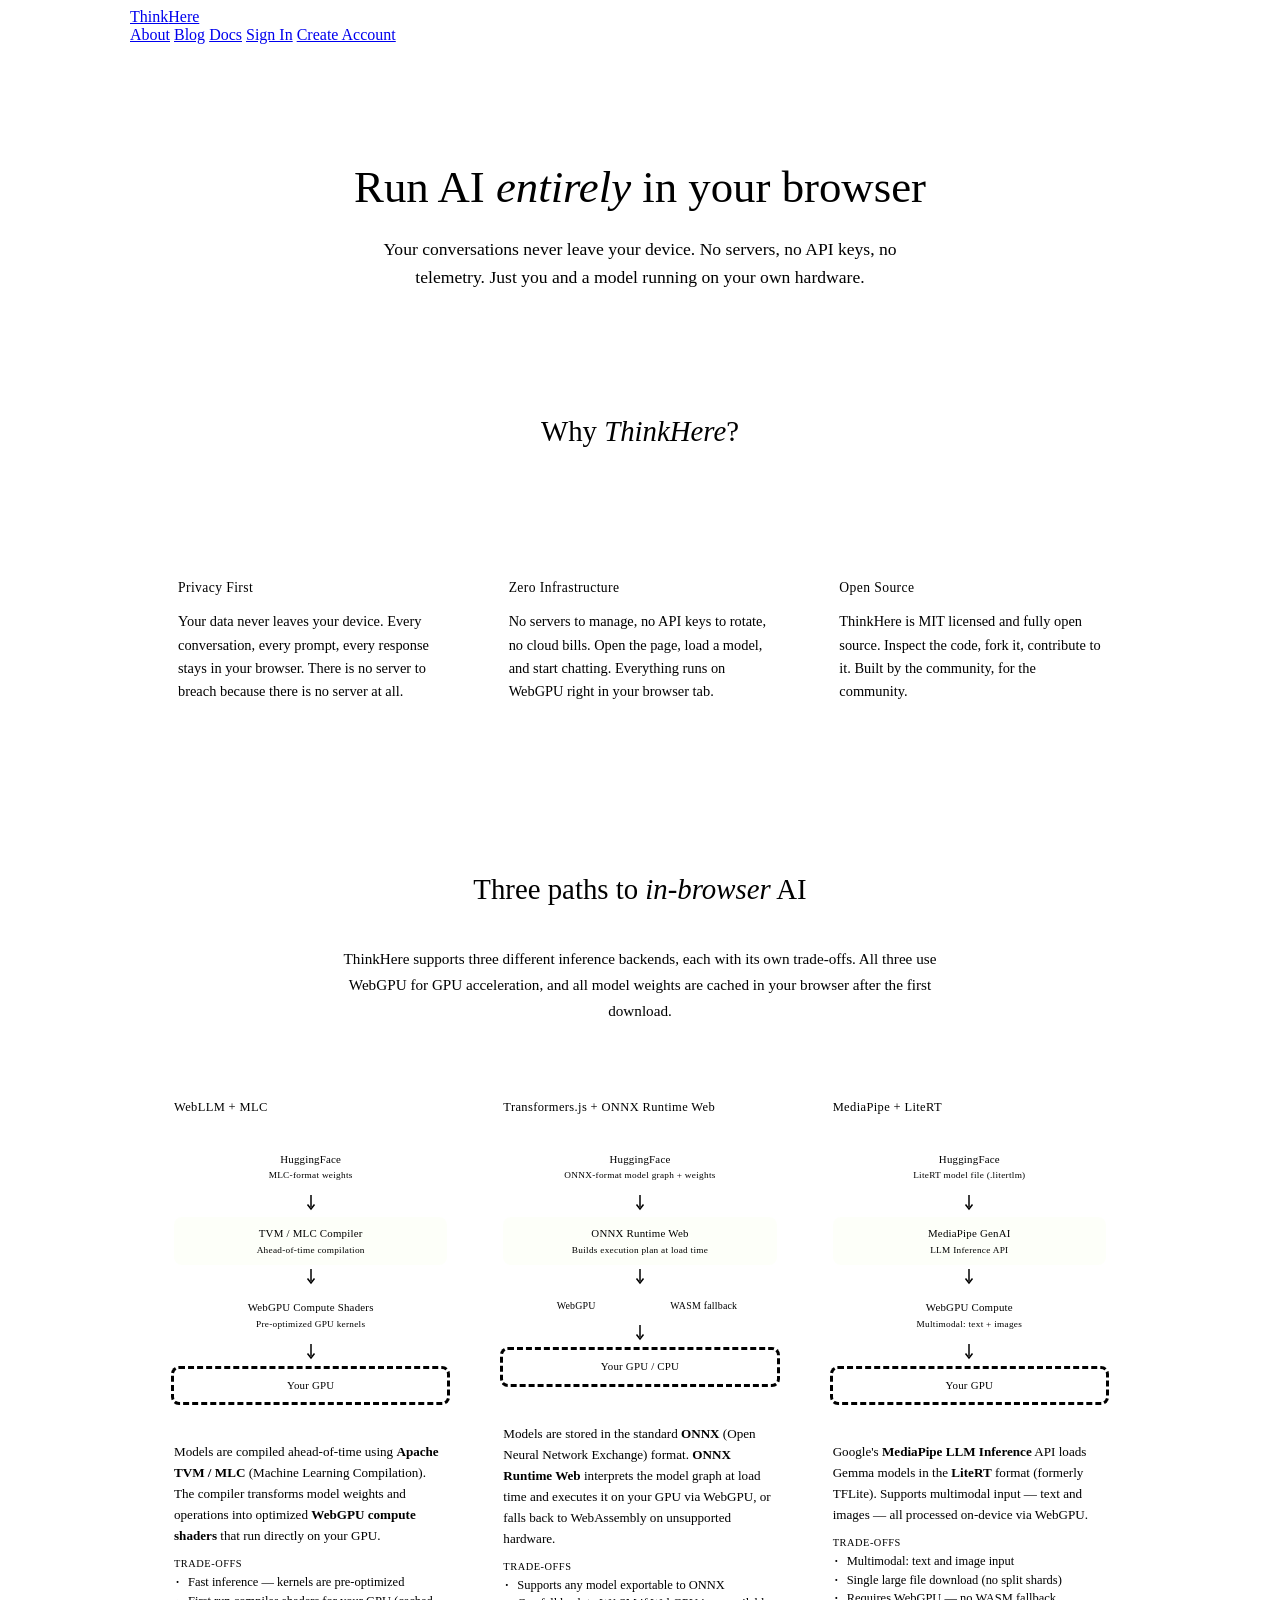
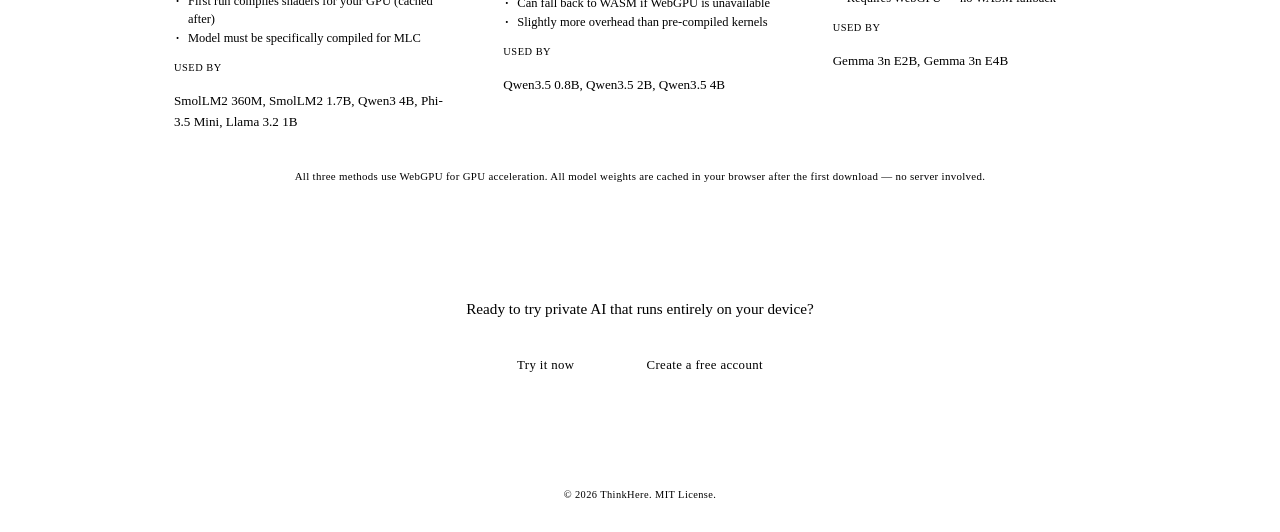
==== about.html @ 7d780d46 "Update about.html" ====
<!DOCTYPE html>
<html lang="en">

<head>
  <meta charset="UTF-8">
  <meta name="viewport" content="width=device-width, initial-scale=1.0">
  <title>About — ThinkHere | Private AI in Your Browser</title>
  <meta name="description" content="ThinkHere runs AI entirely in your browser. No servers, no API keys, no data leaves your device. Learn how it works.">
  <link rel="icon" type="image/svg+xml" href="favicon.svg">
  <link rel="preconnect" href="https://fonts.googleapis.com">
  <link href="https://fonts.googleapis.com/css2?family=DM+Mono:wght@300;400;500&family=Instrument+Serif:ital@0;1&family=DM+Sans:wght@300;400;500;600&display=swap" rel="stylesheet">
  <link rel="stylesheet" href="css/style.css">
  <style>
    /* ── About Page Styles ── */
    .page-wrap {
      max-width: 1020px;
      margin: 0 auto;
      display: flex;
      flex-direction: column;
      min-height: 100dvh;
    }

    .page-content {
      flex: 1;
      padding: 0 24px;
      overflow-y: auto;
    }

    /* Hero */
    .hero {
      text-align: center;
      padding: 80px 0 60px;
    }

    .hero h1 {
      font-family: var(--font-serif);
      font-size: 2.8rem;
      font-weight: 400;
      line-height: 1.2;
      margin-bottom: 20px;
    }

    .hero h1 em {
      color: var(--accent);
      font-style: italic;
    }

    .hero .tagline {
      color: var(--text-dim);
      font-size: 1.1rem;
      max-width: 520px;
      margin: 0 auto;
      line-height: 1.6;
    }

    /* Section titles */
    .section-title {
      font-family: var(--font-serif);
      font-size: 1.8rem;
      font-weight: 400;
      text-align: center;
      margin-bottom: 40px;
    }

    .section-title em {
      color: var(--accent);
      font-style: italic;
    }

    /* Cards */
    .cards-section {
      padding: 40px 0 60px;
    }

    .cards-grid {
      display: grid;
      grid-template-columns: repeat(3, 1fr);
      gap: 20px;
    }

    .card {
      background: var(--surface);
      border: 1px solid var(--border);
      border-radius: var(--radius);
      padding: 32px 24px;
      transition: border-color 0.2s ease;
    }

    .card:hover {
      border-color: var(--accent-dim);
    }

    .card-icon {
      width: 40px;
      height: 40px;
      border-radius: 10px;
      background: var(--accent-glow);
      border: 1px solid var(--border);
      display: flex;
      align-items: center;
      justify-content: center;
      font-size: 1.2rem;
      margin-bottom: 20px;
    }

    .card h3 {
      font-family: var(--font-mono);
      font-size: 0.85rem;
      font-weight: 500;
      letter-spacing: 0.03em;
      color: var(--accent);
      margin-bottom: 12px;
    }

    .card p {
      color: var(--text-dim);
      font-size: 0.9rem;
      line-height: 1.6;
    }

    /* How It Works / Architecture */
    .how-section {
      padding: 40px 0 60px;
    }

    .how-description {
      color: var(--text-dim);
      font-size: 0.95rem;
      line-height: 1.7;
      text-align: center;
      max-width: 600px;
      margin: 0 auto 40px;
    }

    .arch-columns {
      display: grid;
      grid-template-columns: 1fr 1fr 1fr;
      gap: 16px;
    }

    .arch-card {
      background: var(--surface);
      border: 1px solid var(--border);
      border-radius: var(--radius);
      padding: 20px;
    }

    .arch-card h4 {
      font-family: var(--font-mono);
      font-size: 0.78rem;
      font-weight: 500;
      color: var(--accent);
      margin-bottom: 12px;
      letter-spacing: 0.03em;
    }

    .arch-card p {
      font-size: 0.82rem;
      color: var(--text-dim);
      line-height: 1.6;
      text-align: left;
      margin-bottom: 12px;
    }

    .arch-card p:last-child {
      margin-bottom: 0;
    }

    .arch-card .arch-label {
      font-family: var(--font-mono);
      font-size: 0.65rem;
      color: var(--text-faint);
      letter-spacing: 0.05em;
      text-transform: uppercase;
      margin-bottom: 4px;
    }

    .arch-card ul {
      list-style: none;
      padding: 0;
      margin: 0 0 12px;
    }

    .arch-card li {
      font-size: 0.78rem;
      color: var(--text-dim);
      line-height: 1.5;
      padding-left: 14px;
      position: relative;
    }

    .arch-card li::before {
      content: '·';
      position: absolute;
      left: 2px;
      color: var(--text-faint);
      font-weight: bold;
    }

    .arch-flow {
      display: flex;
      flex-direction: column;
      align-items: center;
      margin-bottom: 20px;
      padding: 16px 12px;
      background: var(--bg);
      border-radius: 10px;
      border: 1px solid var(--border);
    }

    .arch-flow-step {
      width: 100%;
      background: var(--surface-2, var(--surface));
      border: 1px solid var(--border);
      border-radius: 8px;
      padding: 9px 12px;
      text-align: center;
      font-family: var(--font-mono);
      font-size: 0.68rem;
      font-weight: 400;
      color: var(--text-dim);
      letter-spacing: 0.02em;
      line-height: 1.4;
    }

    .arch-flow-step .step-sub {
      display: block;
      font-size: 0.58rem;
      color: var(--text-faint);
      font-weight: 300;
      margin-top: 2px;
      letter-spacing: 0.03em;
    }

    .arch-flow-step.highlight {
      border-color: var(--accent-dim);
      background: rgba(196, 240, 110, 0.04);
      color: var(--accent);
    }

    .arch-flow-step.highlight .step-sub {
      color: var(--accent-dim);
    }

    .arch-flow-step.step-end {
      background: transparent;
      border-style: dashed;
      color: var(--text-faint);
    }

    .arch-flow-step.step-fork {
      display: flex;
      justify-content: center;
      gap: 6px;
      background: transparent;
      border: none;
      padding: 0;
    }

    .arch-flow-step.step-fork .fork-option {
      flex: 1;
      background: var(--surface-2, var(--surface));
      border: 1px solid var(--border);
      border-radius: 8px;
      padding: 8px 6px;
      font-family: var(--font-mono);
      font-size: 0.62rem;
      color: var(--text-dim);
      text-align: center;
    }

    .arch-flow-step.step-fork .fork-primary {
      border-color: var(--accent-dim);
      color: var(--accent-dim);
    }

    .arch-flow-arrow {
      display: flex;
      align-items: center;
      justify-content: center;
      padding: 4px 0;
      color: var(--border);
    }

    .arch-flow-arrow svg {
      width: 12px;
      height: 18px;
    }

    .arch-shared {
      margin-top: 16px;
      text-align: center;
      font-family: var(--font-mono);
      font-size: 0.68rem;
      color: var(--text-faint);
      letter-spacing: 0.03em;
      line-height: 1.6;
    }

    /* CTA */
    .cta-section {
      text-align: center;
      padding: 40px 0 80px;
    }

    .cta-section p {
      color: var(--text-dim);
      font-size: 0.95rem;
      margin-bottom: 28px;
    }

    .cta-buttons {
      display: flex;
      gap: 16px;
      justify-content: center;
      flex-wrap: wrap;
    }

    .btn-primary {
      display: inline-block;
      font-family: var(--font-mono);
      font-size: 0.8rem;
      font-weight: 500;
      letter-spacing: 0.03em;
      text-decoration: none;
      padding: 12px 28px;
      border-radius: 100px;
      color: var(--bg);
      background: var(--accent);
      border: 1px solid var(--accent);
      transition: all 0.2s ease;
      cursor: pointer;
    }

    .btn-primary:hover {
      background: #d4ff7e;
    }

    .btn-secondary {
      display: inline-block;
      font-family: var(--font-mono);
      font-size: 0.8rem;
      font-weight: 500;
      letter-spacing: 0.03em;
      text-decoration: none;
      padding: 12px 28px;
      border-radius: 100px;
      color: var(--accent);
      background: transparent;
      border: 1px solid var(--accent-dim);
      transition: all 0.2s ease;
      cursor: pointer;
    }

    .btn-secondary:hover {
      border-color: var(--accent);
      background: var(--accent-glow);
    }

    /* Footer */
    .page-footer {
      padding: 24px;
      border-top: 1px solid var(--border);
      text-align: center;
      font-family: var(--font-mono);
      font-size: 0.65rem;
      color: var(--text-faint);
      letter-spacing: 0.04em;
    }

    /* Responsive */
    @media (max-width: 900px) {
      .arch-columns {
        grid-template-columns: 1fr 1fr;
      }
    }

    @media (max-width: 680px) {
      .hero h1 {
        font-size: 2rem;
      }

      .cards-grid {
        grid-template-columns: 1fr;
      }

      .arch-columns {
        grid-template-columns: 1fr;
      }
    }
  </style>
</head>

<body>

  <div class="page-wrap">
    <header>
      <a class="logo" href="/">Think<span>Here</span></a>
      <div class="header-right">
        <a class="header-nav" href="about.html">About</a>
        <a class="header-nav" href="blog.html">Blog</a>
        <a class="header-nav" href="docs.html">Docs</a>
        <a class="auth-btn sign-in" href="#" onclick="signIn(); return false;">Sign In</a>
        <a class="auth-btn create-account" href="#" onclick="signUp(); return false;">Create Account</a>
      </div>
    </header>

    <div class="page-content">

      <!-- Hero -->
      <section class="hero">
        <h1>Run AI <em>entirely</em> in your browser</h1>
        <p class="tagline">Your conversations never leave your device. No servers, no API keys, no telemetry. Just you and a model running on your own hardware.</p>
      </section>

      <!-- Why ThinkHere? -->
      <section class="cards-section">
        <h2 class="section-title">Why <em>ThinkHere</em>?</h2>
        <div class="cards-grid">
          <div class="card">
            <div class="card-icon">
              <svg width="20" height="20" viewBox="0 0 24 24" fill="none" stroke="var(--accent)" stroke-width="2" stroke-linecap="round" stroke-linejoin="round"><rect x="3" y="11" width="18" height="11" rx="2" ry="2"/><path d="M7 11V7a5 5 0 0110 0v4"/></svg>
            </div>
            <h3>Privacy First</h3>
            <p>Your data never leaves your device. Every conversation, every prompt, every response stays in your browser. There is no server to breach because there is no server at all.</p>
          </div>
          <div class="card">
            <div class="card-icon">
              <svg width="20" height="20" viewBox="0 0 24 24" fill="none" stroke="var(--accent)" stroke-width="2" stroke-linecap="round" stroke-linejoin="round"><path d="M22 12h-4l-3 9L9 3l-3 9H2"/></svg>
            </div>
            <h3>Zero Infrastructure</h3>
            <p>No servers to manage, no API keys to rotate, no cloud bills. Open the page, load a model, and start chatting. Everything runs on WebGPU right in your browser tab.</p>
          </div>
          <div class="card">
            <div class="card-icon">
              <svg width="20" height="20" viewBox="0 0 24 24" fill="none" stroke="var(--accent)" stroke-width="2" stroke-linecap="round" stroke-linejoin="round"><path d="M12 2L2 7l10 5 10-5-10-5z"/><path d="M2 17l10 5 10-5"/><path d="M2 12l10 5 10-5"/></svg>
            </div>
            <h3>Open Source</h3>
            <p>ThinkHere is MIT licensed and fully open source. Inspect the code, fork it, contribute to it. Built by the community, for the community.</p>
          </div>
        </div>
      </section>

      <!-- How It Works — Three Architectures -->
      <section class="how-section">
        <h2 class="section-title">Three paths to <em>in-browser</em> AI</h2>
        <p class="how-description">ThinkHere supports three different inference backends, each with its own trade-offs. All three use WebGPU for GPU acceleration, and all model weights are cached in your browser after the first download.</p>

        <div class="arch-columns">
          <div class="arch-card">
            <h4>WebLLM + MLC</h4>
            <div class="arch-flow">
              <div class="arch-flow-step">HuggingFace<span class="step-sub">MLC-format weights</span></div>
              <div class="arch-flow-arrow"><svg viewBox="0 0 12 18"><line x1="6" y1="0" x2="6" y2="12" stroke="currentColor" stroke-width="1.5"/><polyline points="2.5,9.5 6,14 9.5,9.5" fill="none" stroke="currentColor" stroke-width="1.5"/></svg></div>
              <div class="arch-flow-step highlight">TVM / MLC Compiler<span class="step-sub">Ahead-of-time compilation</span></div>
              <div class="arch-flow-arrow"><svg viewBox="0 0 12 18"><line x1="6" y1="0" x2="6" y2="12" stroke="currentColor" stroke-width="1.5"/><polyline points="2.5,9.5 6,14 9.5,9.5" fill="none" stroke="currentColor" stroke-width="1.5"/></svg></div>
              <div class="arch-flow-step">WebGPU Compute Shaders<span class="step-sub">Pre-optimized GPU kernels</span></div>
              <div class="arch-flow-arrow"><svg viewBox="0 0 12 18"><line x1="6" y1="0" x2="6" y2="12" stroke="currentColor" stroke-width="1.5"/><polyline points="2.5,9.5 6,14 9.5,9.5" fill="none" stroke="currentColor" stroke-width="1.5"/></svg></div>
              <div class="arch-flow-step step-end">Your GPU</div>
            </div>
            <p>Models are compiled ahead-of-time using <strong>Apache TVM / MLC</strong> (Machine Learning Compilation). The compiler transforms model weights and operations into optimized <strong>WebGPU compute shaders</strong> that run directly on your GPU.</p>
            <div class="arch-label">Trade-offs</div>
            <ul>
              <li>Fast inference — kernels are pre-optimized</li>
              <li>First run compiles shaders for your GPU (cached after)</li>
              <li>Model must be specifically compiled for MLC</li>
            </ul>
            <p class="arch-label">Used by</p>
            <p>SmolLM2 360M, SmolLM2 1.7B, Qwen3 4B, Phi-3.5 Mini, Llama 3.2 1B</p>
          </div>
          <div class="arch-card">
            <h4>Transformers.js + ONNX Runtime Web</h4>
            <div class="arch-flow">
              <div class="arch-flow-step">HuggingFace<span class="step-sub">ONNX-format model graph + weights</span></div>
              <div class="arch-flow-arrow"><svg viewBox="0 0 12 18"><line x1="6" y1="0" x2="6" y2="12" stroke="currentColor" stroke-width="1.5"/><polyline points="2.5,9.5 6,14 9.5,9.5" fill="none" stroke="currentColor" stroke-width="1.5"/></svg></div>
              <div class="arch-flow-step highlight">ONNX Runtime Web<span class="step-sub">Builds execution plan at load time</span></div>
              <div class="arch-flow-arrow"><svg viewBox="0 0 12 18"><line x1="6" y1="0" x2="6" y2="12" stroke="currentColor" stroke-width="1.5"/><polyline points="2.5,9.5 6,14 9.5,9.5" fill="none" stroke="currentColor" stroke-width="1.5"/></svg></div>
              <div class="arch-flow-step step-fork">
                <div class="fork-option fork-primary">WebGPU</div>
                <div class="fork-option">WASM fallback</div>
              </div>
              <div class="arch-flow-arrow"><svg viewBox="0 0 12 18"><line x1="6" y1="0" x2="6" y2="12" stroke="currentColor" stroke-width="1.5"/><polyline points="2.5,9.5 6,14 9.5,9.5" fill="none" stroke="currentColor" stroke-width="1.5"/></svg></div>
              <div class="arch-flow-step step-end">Your GPU / CPU</div>
            </div>
            <p>Models are stored in the standard <strong>ONNX</strong> (Open Neural Network Exchange) format. <strong>ONNX Runtime Web</strong> interprets the model graph at load time and executes it on your GPU via WebGPU, or falls back to WebAssembly on unsupported hardware.</p>
            <div class="arch-label">Trade-offs</div>
            <ul>
              <li>Supports any model exportable to ONNX</li>
              <li>Can fall back to WASM if WebGPU is unavailable</li>
              <li>Slightly more overhead than pre-compiled kernels</li>
            </ul>
            <p class="arch-label">Used by</p>
            <p>Qwen3.5 0.8B, Qwen3.5 2B, Qwen3.5 4B</p>
          </div>
          <div class="arch-card">
            <h4>MediaPipe + LiteRT</h4>
            <div class="arch-flow">
              <div class="arch-flow-step">HuggingFace<span class="step-sub">LiteRT model file (.litertlm)</span></div>
              <div class="arch-flow-arrow"><svg viewBox="0 0 12 18"><line x1="6" y1="0" x2="6" y2="12" stroke="currentColor" stroke-width="1.5"/><polyline points="2.5,9.5 6,14 9.5,9.5" fill="none" stroke="currentColor" stroke-width="1.5"/></svg></div>
              <div class="arch-flow-step highlight">MediaPipe GenAI<span class="step-sub">LLM Inference API</span></div>
              <div class="arch-flow-arrow"><svg viewBox="0 0 12 18"><line x1="6" y1="0" x2="6" y2="12" stroke="currentColor" stroke-width="1.5"/><polyline points="2.5,9.5 6,14 9.5,9.5" fill="none" stroke="currentColor" stroke-width="1.5"/></svg></div>
              <div class="arch-flow-step">WebGPU Compute<span class="step-sub">Multimodal: text + images</span></div>
              <div class="arch-flow-arrow"><svg viewBox="0 0 12 18"><line x1="6" y1="0" x2="6" y2="12" stroke="currentColor" stroke-width="1.5"/><polyline points="2.5,9.5 6,14 9.5,9.5" fill="none" stroke="currentColor" stroke-width="1.5"/></svg></div>
              <div class="arch-flow-step step-end">Your GPU</div>
            </div>
            <p>Google's <strong>MediaPipe LLM Inference</strong> API loads Gemma models in the <strong>LiteRT</strong> format (formerly TFLite). Supports multimodal input — text and images — all processed on-device via WebGPU.</p>
            <div class="arch-label">Trade-offs</div>
            <ul>
              <li>Multimodal: text and image input</li>
              <li>Single large file download (no split shards)</li>
              <li>Requires WebGPU — no WASM fallback</li>
            </ul>
            <p class="arch-label">Used by</p>
            <p>Gemma 3n E2B, Gemma 3n E4B</p>
          </div>
        </div>
        <div class="arch-shared">All three methods use WebGPU for GPU acceleration. All model weights are cached in your browser after the first download — no server involved.</div>
      </section>

      <!-- CTA -->
      <section class="cta-section">
        <p>Ready to try private AI that runs entirely on your device?</p>
        <div class="cta-buttons">
          <a class="btn-primary" href="index.html">Try it now</a>
          <a class="btn-secondary" href="#" onclick="signUp(); return false;">Create a free account</a>
        </div>
      </section>

    </div>

    <footer class="page-footer">
      &copy; 2026 ThinkHere. MIT License.
    </footer>
  </div>

  <script type="module" src="js/auth.js"></script>
</body>

</html>
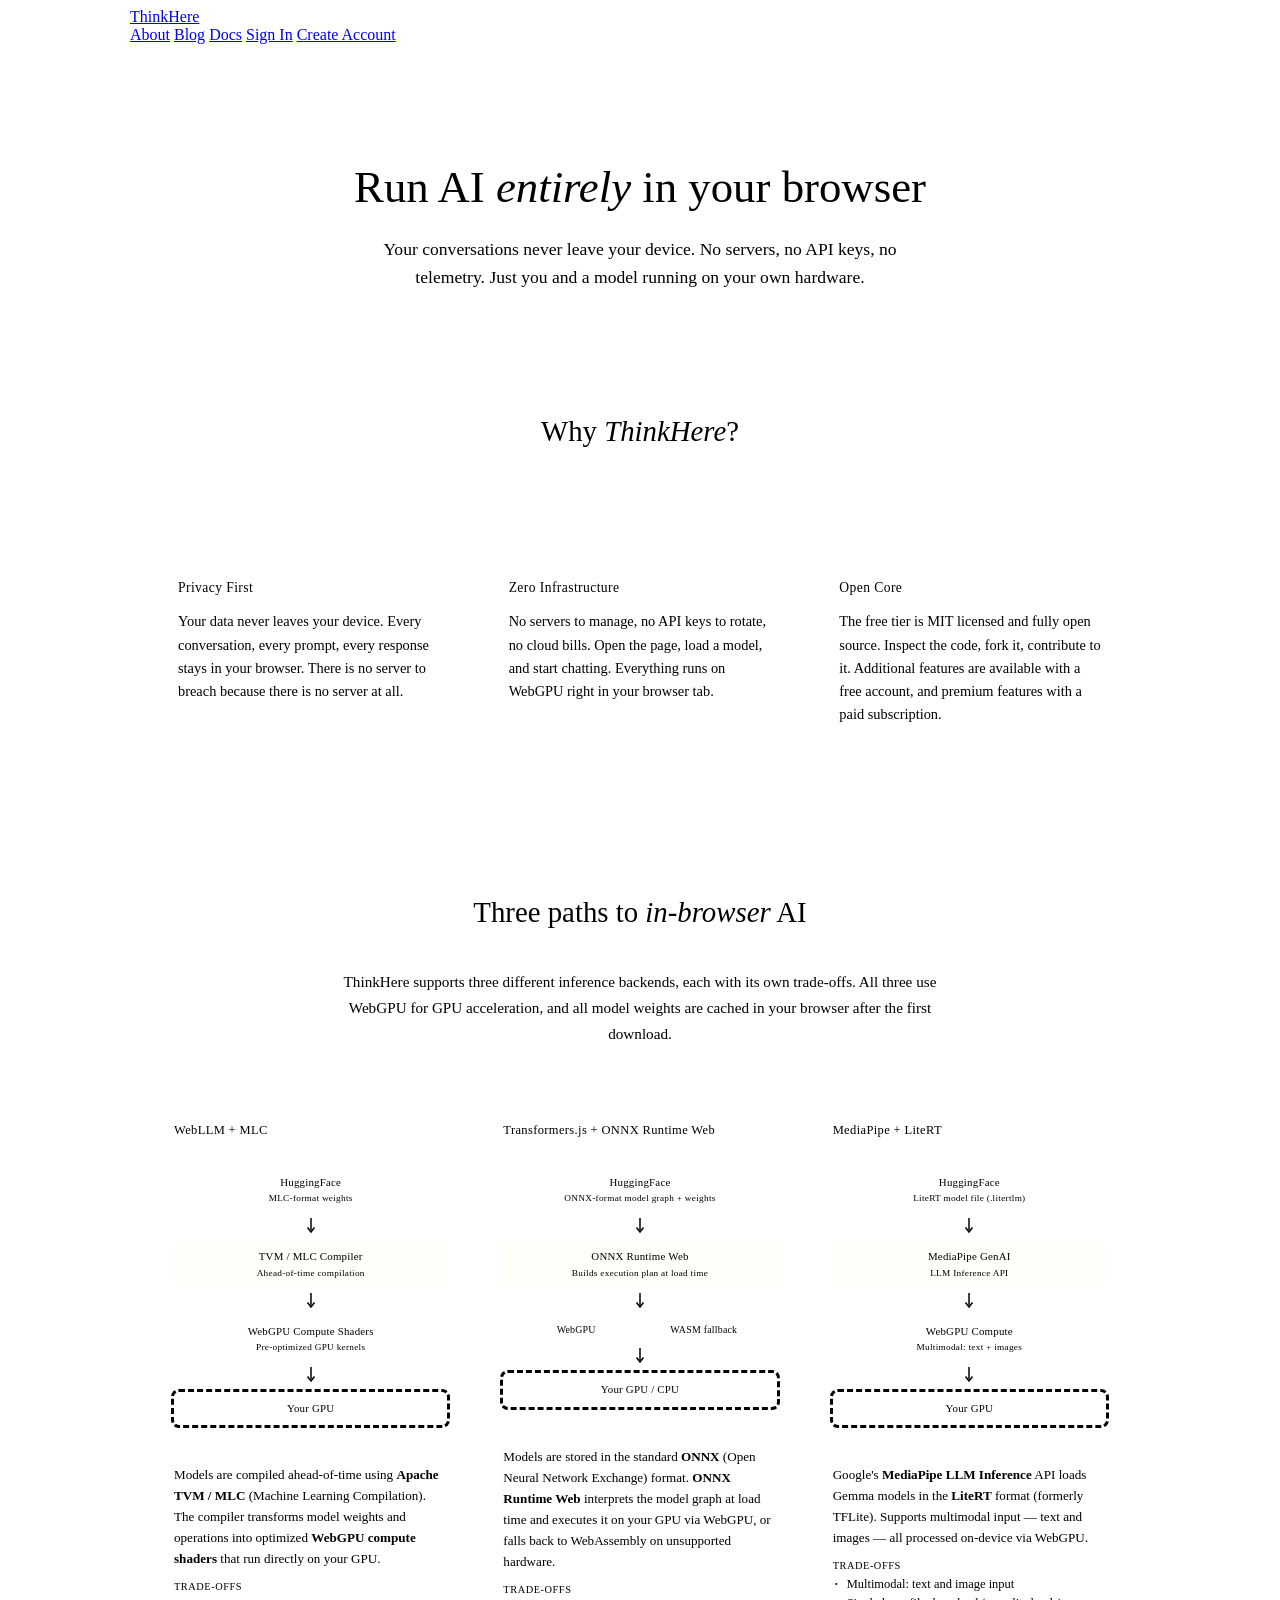
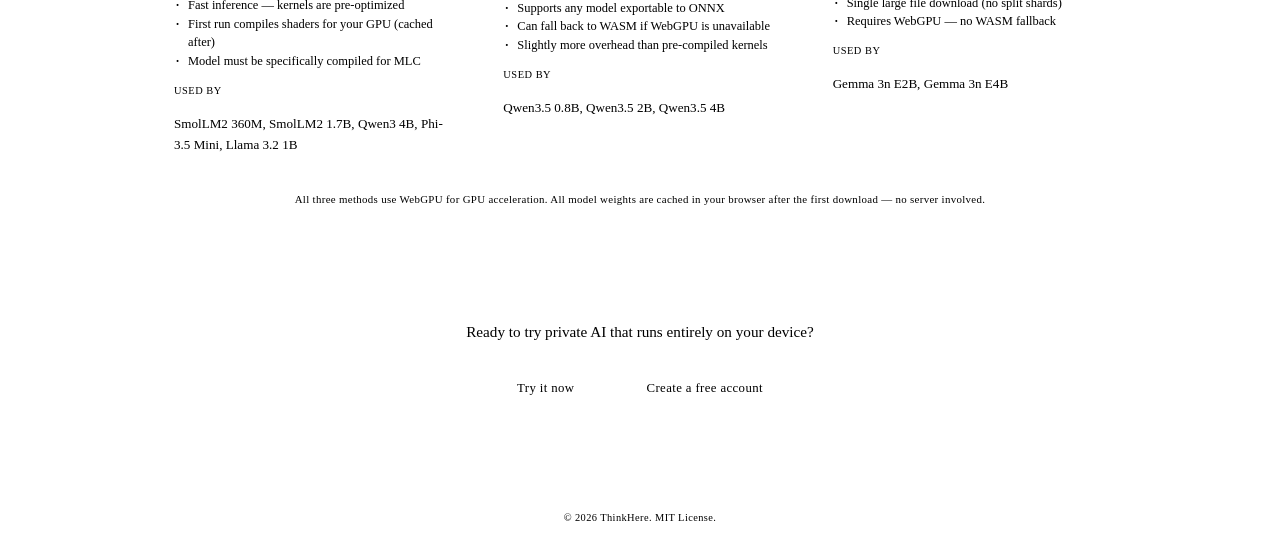
==== commit 1c341c0f: "Update about.html" ====
--- a/about.html
+++ b/about.html
@@ -435,8 +435,8 @@
             <div class="card-icon">
               <svg width="20" height="20" viewBox="0 0 24 24" fill="none" stroke="var(--accent)" stroke-width="2" stroke-linecap="round" stroke-linejoin="round"><path d="M12 2L2 7l10 5 10-5-10-5z"/><path d="M2 17l10 5 10-5"/><path d="M2 12l10 5 10-5"/></svg>
             </div>
-            <h3>Open Source</h3>
-            <p>ThinkHere is MIT licensed and fully open source. Inspect the code, fork it, contribute to it. Built by the community, for the community.</p>
+            <h3>Open Core</h3>
+            <p>The free tier is MIT licensed and fully open source. Inspect the code, fork it, contribute to it. Additional features are available with a free account, and premium features with a paid subscription.</p>
           </div>
         </div>
       </section>
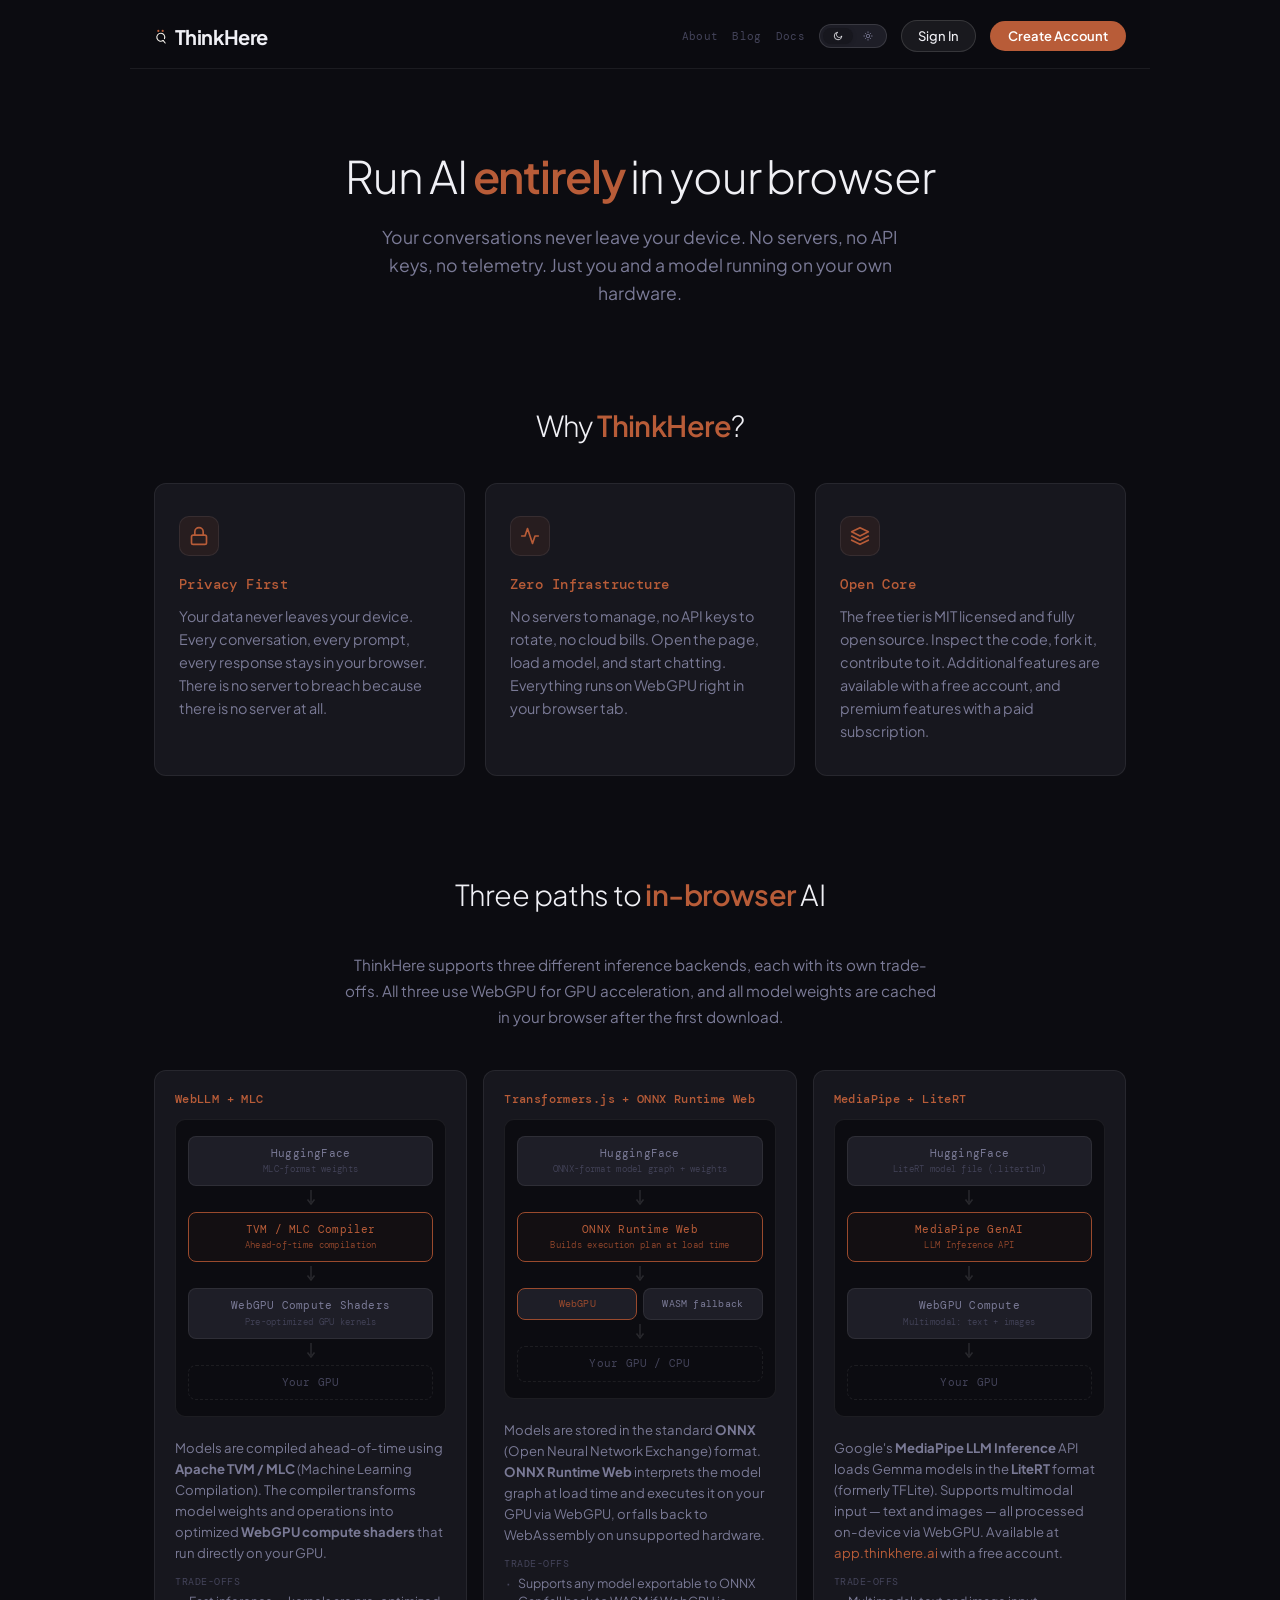
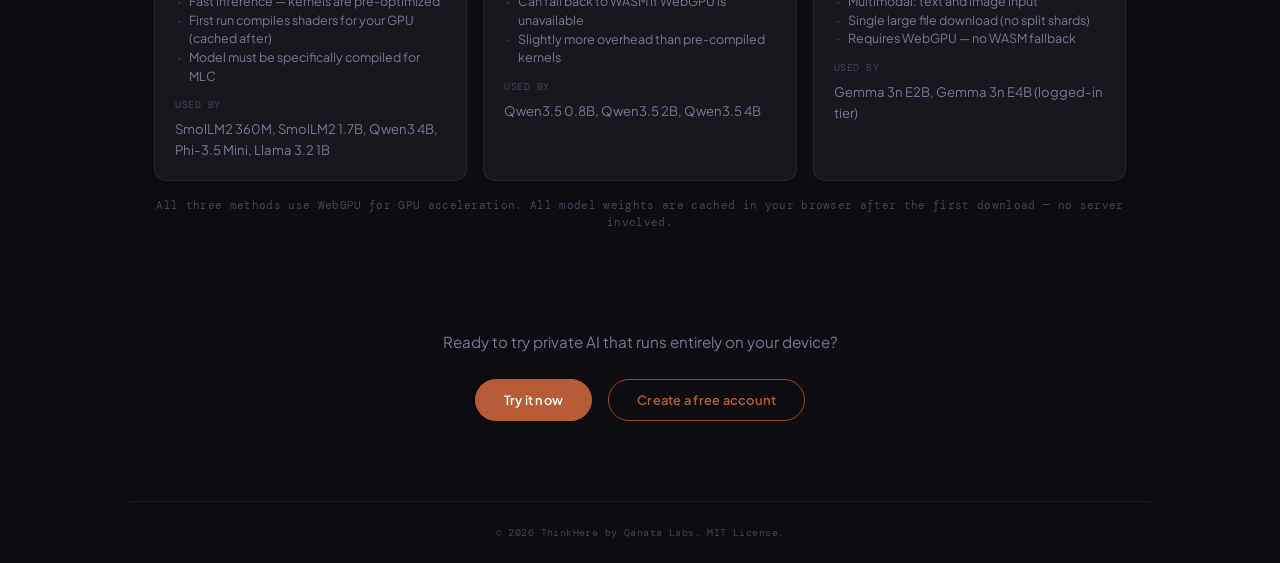
==== commit 0fff206c: "pivot: swap Gemma 3n/MediaPipe for SmolLM2 1.7B/WebLLM - Rewrite js/app.js: replace MediaPipe with W" ====
--- a/about.html
+++ b/about.html
@@ -1,14 +1,17 @@
 <!DOCTYPE html>
-<html lang="en">
+<html lang="en" data-theme="dark">
 
 <head>
   <meta charset="UTF-8">
   <meta name="viewport" content="width=device-width, initial-scale=1.0">
   <title>About — ThinkHere | Private AI in Your Browser</title>
-  <meta name="description" content="ThinkHere runs AI entirely in your browser. No servers, no API keys, no data leaves your device. Learn how it works.">
+  <meta name="description"
+    content="ThinkHere runs AI entirely in your browser. No servers, no API keys, no data leaves your device. Learn how it works.">
   <link rel="icon" type="image/svg+xml" href="favicon.svg">
   <link rel="preconnect" href="https://fonts.googleapis.com">
-  <link href="https://fonts.googleapis.com/css2?family=DM+Mono:wght@300;400;500&family=Instrument+Serif:ital@0;1&family=DM+Sans:wght@300;400;500;600&display=swap" rel="stylesheet">
+  <link
+    href="https://fonts.googleapis.com/css2?family=Plus+Jakarta+Sans:ital,wght@0,300;0,400;0,500;0,600;0,700;1,400&family=DM+Mono:wght@300;400;500&display=swap"
+    rel="stylesheet">
   <link rel="stylesheet" href="css/style.css">
   <style>
     /* ── About Page Styles ── */
@@ -20,6 +23,49 @@
       min-height: 100dvh;
     }
 
+    /* Top nav for content pages */
+    .page-header {
+      padding: 20px 24px 16px;
+      border-bottom: 1px solid var(--border);
+      display: flex;
+      align-items: center;
+      justify-content: space-between;
+      flex-shrink: 0;
+      background: var(--topbar-bg);
+      backdrop-filter: blur(12px);
+    }
+
+    .page-header-logo {
+      font-family: var(--font-sans);
+      font-weight: 700;
+      font-size: 1.25rem;
+      letter-spacing: -0.03em;
+      color: var(--text);
+      text-decoration: none;
+      display: flex;
+      align-items: center;
+      gap: 8px;
+    }
+
+    .page-header-right {
+      display: flex;
+      align-items: center;
+      gap: 14px;
+    }
+
+    .page-nav {
+      font-family: var(--font-mono);
+      font-size: 0.7rem;
+      color: var(--text-dim);
+      text-decoration: none;
+      letter-spacing: 0.03em;
+      transition: color 0.2s ease;
+    }
+
+    .page-nav:hover {
+      color: var(--accent);
+    }
+
     .page-content {
       flex: 1;
       padding: 0 24px;
@@ -33,20 +79,23 @@
     }
 
     .hero h1 {
-      font-family: var(--font-serif);
+      font-family: var(--font-sans);
       font-size: 2.8rem;
-      font-weight: 400;
+      font-weight: 300;
       line-height: 1.2;
       margin-bottom: 20px;
+      letter-spacing: -0.025em;
+      color: var(--hero-h);
     }
 
     .hero h1 em {
-      color: var(--accent);
-      font-style: italic;
+      color: var(--hero-em);
+      font-style: normal;
+      font-weight: 600;
     }
 
     .hero .tagline {
-      color: var(--text-dim);
+      color: var(--text-muted);
       font-size: 1.1rem;
       max-width: 520px;
       margin: 0 auto;
@@ -55,16 +104,19 @@
 
     /* Section titles */
     .section-title {
-      font-family: var(--font-serif);
+      font-family: var(--font-sans);
       font-size: 1.8rem;
-      font-weight: 400;
+      font-weight: 300;
       text-align: center;
       margin-bottom: 40px;
+      letter-spacing: -0.02em;
+      color: var(--hero-h);
     }
 
     .section-title em {
-      color: var(--accent);
-      font-style: italic;
+      color: var(--hero-em);
+      font-style: normal;
+      font-weight: 600;
     }
 
     /* Cards */
@@ -87,14 +139,14 @@
     }
 
     .card:hover {
-      border-color: var(--accent-dim);
+      border-color: var(--border-md);
     }
 
     .card-icon {
       width: 40px;
       height: 40px;
       border-radius: 10px;
-      background: var(--accent-glow);
+      background: rgba(184, 92, 56, 0.1);
       border: 1px solid var(--border);
       display: flex;
       align-items: center;
@@ -113,7 +165,7 @@
     }
 
     .card p {
-      color: var(--text-dim);
+      color: var(--text-muted);
       font-size: 0.9rem;
       line-height: 1.6;
     }
@@ -124,7 +176,7 @@
     }
 
     .how-description {
-      color: var(--text-dim);
+      color: var(--text-muted);
       font-size: 0.95rem;
       line-height: 1.7;
       text-align: center;
@@ -156,7 +208,7 @@
 
     .arch-card p {
       font-size: 0.82rem;
-      color: var(--text-dim);
+      color: var(--text-muted);
       line-height: 1.6;
       text-align: left;
       margin-bottom: 12px;
@@ -169,7 +221,7 @@
     .arch-card .arch-label {
       font-family: var(--font-mono);
       font-size: 0.65rem;
-      color: var(--text-faint);
+      color: var(--text-dim);
       letter-spacing: 0.05em;
       text-transform: uppercase;
       margin-bottom: 4px;
@@ -183,17 +235,17 @@
 
     .arch-card li {
       font-size: 0.78rem;
-      color: var(--text-dim);
+      color: var(--text-muted);
       line-height: 1.5;
       padding-left: 14px;
       position: relative;
     }
 
     .arch-card li::before {
-      content: '·';
+      content: '\00B7';
       position: absolute;
       left: 2px;
-      color: var(--text-faint);
+      color: var(--text-dim);
       font-weight: bold;
     }
 
@@ -210,7 +262,7 @@
 
     .arch-flow-step {
       width: 100%;
-      background: var(--surface-2, var(--surface));
+      background: var(--surface2);
       border: 1px solid var(--border);
       border-radius: 8px;
       padding: 9px 12px;
@@ -218,7 +270,7 @@
       font-family: var(--font-mono);
       font-size: 0.68rem;
       font-weight: 400;
-      color: var(--text-dim);
+      color: var(--text-muted);
       letter-spacing: 0.02em;
       line-height: 1.4;
     }
@@ -226,7 +278,7 @@
     .arch-flow-step .step-sub {
       display: block;
       font-size: 0.58rem;
-      color: var(--text-faint);
+      color: var(--text-dim);
       font-weight: 300;
       margin-top: 2px;
       letter-spacing: 0.03em;
@@ -234,7 +286,7 @@
 
     .arch-flow-step.highlight {
       border-color: var(--accent-dim);
-      background: rgba(196, 240, 110, 0.04);
+      background: rgba(184, 92, 56, 0.04);
       color: var(--accent);
     }
 
@@ -245,7 +297,7 @@
     .arch-flow-step.step-end {
       background: transparent;
       border-style: dashed;
-      color: var(--text-faint);
+      color: var(--text-dim);
     }
 
     .arch-flow-step.step-fork {
@@ -259,13 +311,13 @@
 
     .arch-flow-step.step-fork .fork-option {
       flex: 1;
-      background: var(--surface-2, var(--surface));
+      background: var(--surface2);
       border: 1px solid var(--border);
       border-radius: 8px;
       padding: 8px 6px;
       font-family: var(--font-mono);
       font-size: 0.62rem;
-      color: var(--text-dim);
+      color: var(--text-muted);
       text-align: center;
     }
 
@@ -279,7 +331,7 @@
       align-items: center;
       justify-content: center;
       padding: 4px 0;
-      color: var(--border);
+      color: var(--border-md);
     }
 
     .arch-flow-arrow svg {
@@ -292,7 +344,7 @@
       text-align: center;
       font-family: var(--font-mono);
       font-size: 0.68rem;
-      color: var(--text-faint);
+      color: var(--text-dim);
       letter-spacing: 0.03em;
       line-height: 1.6;
     }
@@ -304,7 +356,7 @@
     }
 
     .cta-section p {
-      color: var(--text-dim);
+      color: var(--text-muted);
       font-size: 0.95rem;
       margin-bottom: 28px;
     }
@@ -318,14 +370,14 @@
 
     .btn-primary {
       display: inline-block;
-      font-family: var(--font-mono);
+      font-family: var(--font-sans);
       font-size: 0.8rem;
-      font-weight: 500;
-      letter-spacing: 0.03em;
+      font-weight: 600;
+      letter-spacing: 0.02em;
       text-decoration: none;
       padding: 12px 28px;
       border-radius: 100px;
-      color: var(--bg);
+      color: #fff;
       background: var(--accent);
       border: 1px solid var(--accent);
       transition: all 0.2s ease;
@@ -333,15 +385,16 @@
     }
 
     .btn-primary:hover {
-      background: #d4ff7e;
+      background: #d4724e;
+      border-color: #d4724e;
     }
 
     .btn-secondary {
       display: inline-block;
-      font-family: var(--font-mono);
+      font-family: var(--font-sans);
       font-size: 0.8rem;
-      font-weight: 500;
-      letter-spacing: 0.03em;
+      font-weight: 600;
+      letter-spacing: 0.02em;
       text-decoration: none;
       padding: 12px 28px;
       border-radius: 100px;
@@ -364,8 +417,40 @@
       text-align: center;
       font-family: var(--font-mono);
       font-size: 0.65rem;
-      color: var(--text-faint);
+      color: var(--text-dim);
       letter-spacing: 0.04em;
+    }
+
+    /* Theme toggle for content pages */
+    .page-theme-toggle {
+      display: flex;
+      align-items: center;
+      background: var(--surface2);
+      border: 1px solid var(--border-md);
+      border-radius: 20px;
+      padding: 3px;
+    }
+
+    .page-theme-btn {
+      display: flex;
+      align-items: center;
+      gap: 4px;
+      padding: 3px 10px;
+      border-radius: 16px;
+      border: none;
+      background: transparent;
+      color: var(--text-muted);
+      font-family: var(--font-sans);
+      font-size: 11px;
+      font-weight: 500;
+      cursor: pointer;
+      transition: all 0.18s;
+    }
+
+    .page-theme-btn.active {
+      background: var(--surface);
+      color: var(--text);
+      box-shadow: 0 1px 4px var(--shadow);
     }
 
     /* Responsive */
@@ -387,6 +472,14 @@
       .arch-columns {
         grid-template-columns: 1fr;
       }
+
+      .page-header {
+        padding: 16px;
+      }
+
+      .page-header-right {
+        gap: 8px;
+      }
     }
   </style>
 </head>
@@ -394,14 +487,40 @@
 <body>
 
   <div class="page-wrap">
-    <header>
-      <a class="logo" href="/">Think<span>Here</span></a>
-      <div class="header-right">
-        <a class="header-nav" href="about.html">About</a>
-        <a class="header-nav" href="blog.html">Blog</a>
-        <a class="header-nav" href="docs.html">Docs</a>
-        <a class="auth-btn sign-in" href="#" onclick="signIn(); return false;">Sign In</a>
-        <a class="auth-btn create-account" href="#" onclick="signUp(); return false;">Create Account</a>
+    <header class="page-header">
+      <a class="page-header-logo" href="/">
+        <svg width="13" height="15" viewBox="0 0 72 80" fill="none">
+          <circle cx="24" cy="9" r="6" fill="#b85c38" />
+          <circle cx="48" cy="9" r="6" fill="#b85c38" />
+          <path d="M 58,52 A 22,22 0 1 0 50,62" stroke="#f4f1eb" stroke-width="6" fill="none" stroke-linecap="round"
+            class="ql-stroke" />
+          <line x1="50" y1="62" x2="62" y2="76" stroke="#f4f1eb" stroke-width="6" stroke-linecap="round"
+            class="ql-stroke" />
+        </svg>
+        ThinkHere
+      </a>
+      <div class="page-header-right">
+        <a class="page-nav" href="about.html">About</a>
+        <a class="page-nav" href="blog.html">Blog</a>
+        <a class="page-nav" href="docs.html">Docs</a>
+        <div class="page-theme-toggle">
+          <button class="page-theme-btn active" id="btn-dark" onclick="setTheme('dark')">
+            <svg width="10" height="10" viewBox="0 0 24 24" fill="none">
+              <path d="M21 12.79A9 9 0 1111.21 3a7 7 0 109.79 9.79z" stroke="currentColor" stroke-width="2"
+                stroke-linecap="round" />
+            </svg>
+          </button>
+          <button class="page-theme-btn" id="btn-light" onclick="setTheme('light')">
+            <svg width="10" height="10" viewBox="0 0 24 24" fill="none">
+              <circle cx="12" cy="12" r="4" stroke="currentColor" stroke-width="2" />
+              <path
+                d="M12 2v2M12 20v2M2 12h2M20 12h2M5.63 5.63l1.41 1.41M16.96 16.96l1.41 1.41M5.63 18.37l1.41-1.41M16.96 7.04l1.41-1.41"
+                stroke="currentColor" stroke-width="2" stroke-linecap="round" />
+            </svg>
+          </button>
+        </div>
+        <a class="btn-top-ghost" href="#" onclick="signIn(); return false;">Sign In</a>
+        <a class="btn-top-solid" href="https://app.thinkhere.ai/?mode=signup">Create Account</a>
       </div>
     </header>
 
@@ -410,7 +529,8 @@
       <!-- Hero -->
       <section class="hero">
         <h1>Run AI <em>entirely</em> in your browser</h1>
-        <p class="tagline">Your conversations never leave your device. No servers, no API keys, no telemetry. Just you and a model running on your own hardware.</p>
+        <p class="tagline">Your conversations never leave your device. No servers, no API keys, no telemetry. Just you
+          and a model running on your own hardware.</p>
       </section>
 
       <!-- Why ThinkHere? -->
@@ -419,24 +539,39 @@
         <div class="cards-grid">
           <div class="card">
             <div class="card-icon">
-              <svg width="20" height="20" viewBox="0 0 24 24" fill="none" stroke="var(--accent)" stroke-width="2" stroke-linecap="round" stroke-linejoin="round"><rect x="3" y="11" width="18" height="11" rx="2" ry="2"/><path d="M7 11V7a5 5 0 0110 0v4"/></svg>
+              <svg width="20" height="20" viewBox="0 0 24 24" fill="none" stroke="#b85c38" stroke-width="2"
+                stroke-linecap="round" stroke-linejoin="round">
+                <rect x="3" y="11" width="18" height="11" rx="2" ry="2" />
+                <path d="M7 11V7a5 5 0 0110 0v4" />
+              </svg>
             </div>
             <h3>Privacy First</h3>
-            <p>Your data never leaves your device. Every conversation, every prompt, every response stays in your browser. There is no server to breach because there is no server at all.</p>
+            <p>Your data never leaves your device. Every conversation, every prompt, every response stays in your
+              browser. There is no server to breach because there is no server at all.</p>
           </div>
           <div class="card">
             <div class="card-icon">
-              <svg width="20" height="20" viewBox="0 0 24 24" fill="none" stroke="var(--accent)" stroke-width="2" stroke-linecap="round" stroke-linejoin="round"><path d="M22 12h-4l-3 9L9 3l-3 9H2"/></svg>
+              <svg width="20" height="20" viewBox="0 0 24 24" fill="none" stroke="#b85c38" stroke-width="2"
+                stroke-linecap="round" stroke-linejoin="round">
+                <path d="M22 12h-4l-3 9L9 3l-3 9H2" />
+              </svg>
             </div>
             <h3>Zero Infrastructure</h3>
-            <p>No servers to manage, no API keys to rotate, no cloud bills. Open the page, load a model, and start chatting. Everything runs on WebGPU right in your browser tab.</p>
+            <p>No servers to manage, no API keys to rotate, no cloud bills. Open the page, load a model, and start
+              chatting. Everything runs on WebGPU right in your browser tab.</p>
           </div>
           <div class="card">
             <div class="card-icon">
-              <svg width="20" height="20" viewBox="0 0 24 24" fill="none" stroke="var(--accent)" stroke-width="2" stroke-linecap="round" stroke-linejoin="round"><path d="M12 2L2 7l10 5 10-5-10-5z"/><path d="M2 17l10 5 10-5"/><path d="M2 12l10 5 10-5"/></svg>
+              <svg width="20" height="20" viewBox="0 0 24 24" fill="none" stroke="#b85c38" stroke-width="2"
+                stroke-linecap="round" stroke-linejoin="round">
+                <path d="M12 2L2 7l10 5 10-5-10-5z" />
+                <path d="M2 17l10 5 10-5" />
+                <path d="M2 12l10 5 10-5" />
+              </svg>
             </div>
             <h3>Open Core</h3>
-            <p>The free tier is MIT licensed and fully open source. Inspect the code, fork it, contribute to it. Additional features are available with a free account, and premium features with a paid subscription.</p>
+            <p>The free tier is MIT licensed and fully open source. Inspect the code, fork it, contribute to it.
+              Additional features are available with a free account, and premium features with a paid subscription.</p>
           </div>
         </div>
       </section>
@@ -444,21 +579,36 @@
       <!-- How It Works — Three Architectures -->
       <section class="how-section">
         <h2 class="section-title">Three paths to <em>in-browser</em> AI</h2>
-        <p class="how-description">ThinkHere supports three different inference backends, each with its own trade-offs. All three use WebGPU for GPU acceleration, and all model weights are cached in your browser after the first download.</p>
+        <p class="how-description">ThinkHere supports three different inference backends, each with its own trade-offs.
+          All three use WebGPU for GPU acceleration, and all model weights are cached in your browser after the first
+          download.</p>
 
         <div class="arch-columns">
           <div class="arch-card">
             <h4>WebLLM + MLC</h4>
             <div class="arch-flow">
               <div class="arch-flow-step">HuggingFace<span class="step-sub">MLC-format weights</span></div>
-              <div class="arch-flow-arrow"><svg viewBox="0 0 12 18"><line x1="6" y1="0" x2="6" y2="12" stroke="currentColor" stroke-width="1.5"/><polyline points="2.5,9.5 6,14 9.5,9.5" fill="none" stroke="currentColor" stroke-width="1.5"/></svg></div>
-              <div class="arch-flow-step highlight">TVM / MLC Compiler<span class="step-sub">Ahead-of-time compilation</span></div>
-              <div class="arch-flow-arrow"><svg viewBox="0 0 12 18"><line x1="6" y1="0" x2="6" y2="12" stroke="currentColor" stroke-width="1.5"/><polyline points="2.5,9.5 6,14 9.5,9.5" fill="none" stroke="currentColor" stroke-width="1.5"/></svg></div>
-              <div class="arch-flow-step">WebGPU Compute Shaders<span class="step-sub">Pre-optimized GPU kernels</span></div>
-              <div class="arch-flow-arrow"><svg viewBox="0 0 12 18"><line x1="6" y1="0" x2="6" y2="12" stroke="currentColor" stroke-width="1.5"/><polyline points="2.5,9.5 6,14 9.5,9.5" fill="none" stroke="currentColor" stroke-width="1.5"/></svg></div>
+              <div class="arch-flow-arrow"><svg viewBox="0 0 12 18">
+                  <line x1="6" y1="0" x2="6" y2="12" stroke="currentColor" stroke-width="1.5" />
+                  <polyline points="2.5,9.5 6,14 9.5,9.5" fill="none" stroke="currentColor" stroke-width="1.5" />
+                </svg></div>
+              <div class="arch-flow-step highlight">TVM / MLC Compiler<span class="step-sub">Ahead-of-time
+                  compilation</span></div>
+              <div class="arch-flow-arrow"><svg viewBox="0 0 12 18">
+                  <line x1="6" y1="0" x2="6" y2="12" stroke="currentColor" stroke-width="1.5" />
+                  <polyline points="2.5,9.5 6,14 9.5,9.5" fill="none" stroke="currentColor" stroke-width="1.5" />
+                </svg></div>
+              <div class="arch-flow-step">WebGPU Compute Shaders<span class="step-sub">Pre-optimized GPU kernels</span>
+              </div>
+              <div class="arch-flow-arrow"><svg viewBox="0 0 12 18">
+                  <line x1="6" y1="0" x2="6" y2="12" stroke="currentColor" stroke-width="1.5" />
+                  <polyline points="2.5,9.5 6,14 9.5,9.5" fill="none" stroke="currentColor" stroke-width="1.5" />
+                </svg></div>
               <div class="arch-flow-step step-end">Your GPU</div>
             </div>
-            <p>Models are compiled ahead-of-time using <strong>Apache TVM / MLC</strong> (Machine Learning Compilation). The compiler transforms model weights and operations into optimized <strong>WebGPU compute shaders</strong> that run directly on your GPU.</p>
+            <p>Models are compiled ahead-of-time using <strong>Apache TVM / MLC</strong> (Machine Learning Compilation).
+              The compiler transforms model weights and operations into optimized <strong>WebGPU compute
+                shaders</strong> that run directly on your GPU.</p>
             <div class="arch-label">Trade-offs</div>
             <ul>
               <li>Fast inference — kernels are pre-optimized</li>
@@ -471,18 +621,32 @@
           <div class="arch-card">
             <h4>Transformers.js + ONNX Runtime Web</h4>
             <div class="arch-flow">
-              <div class="arch-flow-step">HuggingFace<span class="step-sub">ONNX-format model graph + weights</span></div>
-              <div class="arch-flow-arrow"><svg viewBox="0 0 12 18"><line x1="6" y1="0" x2="6" y2="12" stroke="currentColor" stroke-width="1.5"/><polyline points="2.5,9.5 6,14 9.5,9.5" fill="none" stroke="currentColor" stroke-width="1.5"/></svg></div>
-              <div class="arch-flow-step highlight">ONNX Runtime Web<span class="step-sub">Builds execution plan at load time</span></div>
-              <div class="arch-flow-arrow"><svg viewBox="0 0 12 18"><line x1="6" y1="0" x2="6" y2="12" stroke="currentColor" stroke-width="1.5"/><polyline points="2.5,9.5 6,14 9.5,9.5" fill="none" stroke="currentColor" stroke-width="1.5"/></svg></div>
+              <div class="arch-flow-step">HuggingFace<span class="step-sub">ONNX-format model graph + weights</span>
+              </div>
+              <div class="arch-flow-arrow"><svg viewBox="0 0 12 18">
+                  <line x1="6" y1="0" x2="6" y2="12" stroke="currentColor" stroke-width="1.5" />
+                  <polyline points="2.5,9.5 6,14 9.5,9.5" fill="none" stroke="currentColor" stroke-width="1.5" />
+                </svg></div>
+              <div class="arch-flow-step highlight">ONNX Runtime Web<span class="step-sub">Builds execution plan at load
+                  time</span></div>
+              <div class="arch-flow-arrow"><svg viewBox="0 0 12 18">
+                  <line x1="6" y1="0" x2="6" y2="12" stroke="currentColor" stroke-width="1.5" />
+                  <polyline points="2.5,9.5 6,14 9.5,9.5" fill="none" stroke="currentColor" stroke-width="1.5" />
+                </svg></div>
               <div class="arch-flow-step step-fork">
                 <div class="fork-option fork-primary">WebGPU</div>
                 <div class="fork-option">WASM fallback</div>
               </div>
-              <div class="arch-flow-arrow"><svg viewBox="0 0 12 18"><line x1="6" y1="0" x2="6" y2="12" stroke="currentColor" stroke-width="1.5"/><polyline points="2.5,9.5 6,14 9.5,9.5" fill="none" stroke="currentColor" stroke-width="1.5"/></svg></div>
+              <div class="arch-flow-arrow"><svg viewBox="0 0 12 18">
+                  <line x1="6" y1="0" x2="6" y2="12" stroke="currentColor" stroke-width="1.5" />
+                  <polyline points="2.5,9.5 6,14 9.5,9.5" fill="none" stroke="currentColor" stroke-width="1.5" />
+                </svg></div>
               <div class="arch-flow-step step-end">Your GPU / CPU</div>
             </div>
-            <p>Models are stored in the standard <strong>ONNX</strong> (Open Neural Network Exchange) format. <strong>ONNX Runtime Web</strong> interprets the model graph at load time and executes it on your GPU via WebGPU, or falls back to WebAssembly on unsupported hardware.</p>
+            <p>Models are stored in the standard <strong>ONNX</strong> (Open Neural Network Exchange) format.
+              <strong>ONNX Runtime Web</strong> interprets the model graph at load time and executes it on your GPU via
+              WebGPU, or falls back to WebAssembly on unsupported hardware.
+            </p>
             <div class="arch-label">Trade-offs</div>
             <ul>
               <li>Supports any model exportable to ONNX</li>
@@ -496,14 +660,26 @@
             <h4>MediaPipe + LiteRT</h4>
             <div class="arch-flow">
               <div class="arch-flow-step">HuggingFace<span class="step-sub">LiteRT model file (.litertlm)</span></div>
-              <div class="arch-flow-arrow"><svg viewBox="0 0 12 18"><line x1="6" y1="0" x2="6" y2="12" stroke="currentColor" stroke-width="1.5"/><polyline points="2.5,9.5 6,14 9.5,9.5" fill="none" stroke="currentColor" stroke-width="1.5"/></svg></div>
+              <div class="arch-flow-arrow"><svg viewBox="0 0 12 18">
+                  <line x1="6" y1="0" x2="6" y2="12" stroke="currentColor" stroke-width="1.5" />
+                  <polyline points="2.5,9.5 6,14 9.5,9.5" fill="none" stroke="currentColor" stroke-width="1.5" />
+                </svg></div>
               <div class="arch-flow-step highlight">MediaPipe GenAI<span class="step-sub">LLM Inference API</span></div>
-              <div class="arch-flow-arrow"><svg viewBox="0 0 12 18"><line x1="6" y1="0" x2="6" y2="12" stroke="currentColor" stroke-width="1.5"/><polyline points="2.5,9.5 6,14 9.5,9.5" fill="none" stroke="currentColor" stroke-width="1.5"/></svg></div>
+              <div class="arch-flow-arrow"><svg viewBox="0 0 12 18">
+                  <line x1="6" y1="0" x2="6" y2="12" stroke="currentColor" stroke-width="1.5" />
+                  <polyline points="2.5,9.5 6,14 9.5,9.5" fill="none" stroke="currentColor" stroke-width="1.5" />
+                </svg></div>
               <div class="arch-flow-step">WebGPU Compute<span class="step-sub">Multimodal: text + images</span></div>
-              <div class="arch-flow-arrow"><svg viewBox="0 0 12 18"><line x1="6" y1="0" x2="6" y2="12" stroke="currentColor" stroke-width="1.5"/><polyline points="2.5,9.5 6,14 9.5,9.5" fill="none" stroke="currentColor" stroke-width="1.5"/></svg></div>
+              <div class="arch-flow-arrow"><svg viewBox="0 0 12 18">
+                  <line x1="6" y1="0" x2="6" y2="12" stroke="currentColor" stroke-width="1.5" />
+                  <polyline points="2.5,9.5 6,14 9.5,9.5" fill="none" stroke="currentColor" stroke-width="1.5" />
+                </svg></div>
               <div class="arch-flow-step step-end">Your GPU</div>
             </div>
-            <p>Google's <strong>MediaPipe LLM Inference</strong> API loads Gemma models in the <strong>LiteRT</strong> format (formerly TFLite). Supports multimodal input — text and images — all processed on-device via WebGPU.</p>
+            <p>Google's <strong>MediaPipe LLM Inference</strong> API loads Gemma models in the <strong>LiteRT</strong>
+              format (formerly TFLite). Supports multimodal input — text and images — all processed on-device via
+              WebGPU. Available at <a href="https://app.thinkhere.ai"
+                style="color: var(--accent); text-decoration: none;">app.thinkhere.ai</a> with a free account.</p>
             <div class="arch-label">Trade-offs</div>
             <ul>
               <li>Multimodal: text and image input</li>
@@ -511,10 +687,11 @@
               <li>Requires WebGPU — no WASM fallback</li>
             </ul>
             <p class="arch-label">Used by</p>
-            <p>Gemma 3n E2B, Gemma 3n E4B</p>
+            <p>Gemma 3n E2B, Gemma 3n E4B (logged-in tier)</p>
           </div>
         </div>
-        <div class="arch-shared">All three methods use WebGPU for GPU acceleration. All model weights are cached in your browser after the first download — no server involved.</div>
+        <div class="arch-shared">All three methods use WebGPU for GPU acceleration. All model weights are cached in your
+          browser after the first download — no server involved.</div>
       </section>
 
       <!-- CTA -->
@@ -529,11 +706,25 @@
     </div>
 
     <footer class="page-footer">
-      &copy; 2026 ThinkHere. MIT License.
+      &copy; 2026 ThinkHere by Qanata Labs. MIT License.
     </footer>
   </div>
 
+  <script>
+    function setTheme(t) {
+      document.documentElement.setAttribute('data-theme', t);
+      document.getElementById('btn-dark').classList.toggle('active', t === 'dark');
+      document.getElementById('btn-light').classList.toggle('active', t === 'light');
+      var strokeCol = t === 'light' ? '#9a9a9a' : '#f4f1eb';
+      document.querySelectorAll('.ql-stroke').forEach(function (el) { el.setAttribute('stroke', strokeCol); });
+      localStorage.setItem('thinkhere-theme', t);
+    }
+    (function () {
+      var saved = localStorage.getItem('thinkhere-theme');
+      if (saved) setTheme(saved);
+    })();
+  </script>
   <script type="module" src="js/auth.js"></script>
 </body>
 
-</html>
+</html>
--- a/css/style.css
+++ b/css/style.css
@@ -0,0 +1,1572 @@
+/* ── ThinkHere — Qanata Labs Brand Styles ── */
+
+/* ── DARK THEME (default) ── */
+[data-theme="dark"] {
+  --bg:           #0c0c11;
+  --bg-side:      #101015;
+  --surface:      #17171e;
+  --surface2:     #1e1e27;
+  --border:       rgba(255,255,255,0.07);
+  --border-md:    rgba(255,255,255,0.12);
+  --text:         #f0f0f5;
+  --text-muted:   #7a7a96;
+  --text-dim:     #44445a;
+  --input-bg:     #17171e;
+  --pill-bg:      rgba(184,92,56,0.12);
+  --pill-border:  rgba(184,92,56,0.28);
+  --pill-text:    #c96a42;
+  --pill2-bg:     rgba(255,255,255,0.04);
+  --pill2-border: rgba(255,255,255,0.09);
+  --pill2-text:   rgba(255,255,255,0.32);
+  --topbar-bg:    rgba(12,12,17,0.8);
+  --btn-ghost-bg: rgba(255,255,255,0.06);
+  --btn-ghost-bd: rgba(255,255,255,0.13);
+  --hero-h:       #f0f0f5;
+  --hero-em:      #b85c38;
+  --sidebar-glow: rgba(184,92,56,0.22);
+  --orb1:         rgba(184,92,56,0.09);
+  --orb2:         rgba(184,92,56,0.05);
+  --shadow:       rgba(0,0,0,0.15);
+  --accent:       #b85c38;
+  --accent-dim:   #9a4a2d;
+  --accent-glow:  rgba(184,92,56,0.10);
+  --user-bg:      #1e1a16;
+  --radius:       12px;
+  --font-mono:    'DM Mono', monospace;
+  --font-sans:    'Plus Jakarta Sans', system-ui, sans-serif;
+}
+
+/* ── LIGHT THEME ── */
+[data-theme="light"] {
+  --bg:           #f0f0f0;
+  --bg-side:      #ffffff;
+  --surface:      #ffffff;
+  --surface2:     #e8e8e8;
+  --border:       rgba(0,0,0,0.08);
+  --border-md:    rgba(0,0,0,0.13);
+  --text:         #1a1a1a;
+  --text-muted:   #666666;
+  --text-dim:     #aaaaaa;
+  --input-bg:     #ffffff;
+  --pill-bg:      rgba(184,92,56,0.08);
+  --pill-border:  rgba(184,92,56,0.22);
+  --pill-text:    #9e3f1a;
+  --pill2-bg:     rgba(0,0,0,0.04);
+  --pill2-border: rgba(0,0,0,0.1);
+  --pill2-text:   #888888;
+  --topbar-bg:    rgba(240,240,240,0.92);
+  --btn-ghost-bg: rgba(0,0,0,0.05);
+  --btn-ghost-bd: rgba(0,0,0,0.14);
+  --hero-h:       #111820;
+  --hero-em:      #b85c38;
+  --sidebar-glow: rgba(184,92,56,0.15);
+  --orb1:         rgba(184,92,56,0.06);
+  --orb2:         rgba(184,92,56,0.03);
+  --shadow:       rgba(0,0,0,0.08);
+  --accent:       #b85c38;
+  --accent-dim:   #9e3f1a;
+  --accent-glow:  rgba(184,92,56,0.08);
+  --user-bg:      #f5ede8;
+  --radius:       12px;
+  --font-mono:    'DM Mono', monospace;
+  --font-sans:    'Plus Jakarta Sans', system-ui, sans-serif;
+}
+
+* {
+  margin: 0;
+  padding: 0;
+  box-sizing: border-box;
+}
+
+html,
+body {
+  height: 100%;
+  background: var(--bg);
+  color: var(--text);
+  font-family: var(--font-sans);
+  transition: background 0.25s, color 0.25s;
+}
+
+/* ── Layout: Sidebar + Main ── */
+.app {
+  display: flex;
+  height: 100dvh;
+  overflow: hidden;
+}
+
+/* ── Sidebar ── */
+.sidebar {
+  width: 258px;
+  background: var(--bg-side);
+  border-right: 1px solid var(--border);
+  display: flex;
+  flex-direction: column;
+  padding: 22px 14px 18px;
+  flex-shrink: 0;
+  position: relative;
+  transition: background 0.25s;
+}
+
+.sidebar::after {
+  content: '';
+  position: absolute;
+  top: 15%;
+  right: 0;
+  bottom: 15%;
+  width: 1px;
+  background: linear-gradient(to bottom, transparent, var(--sidebar-glow), transparent);
+}
+
+/* Logo block */
+.logo-block {
+  padding: 2px 8px 16px;
+  border-bottom: 1px solid var(--border);
+  margin-bottom: 12px;
+}
+
+.logo-product {
+  font-family: var(--font-sans);
+  font-weight: 700;
+  font-size: 20px;
+  letter-spacing: -0.03em;
+  color: var(--text);
+  line-height: 1;
+  text-decoration: none;
+  display: block;
+}
+
+a.logo-product:hover {
+  opacity: 0.85;
+}
+
+.logo-parent {
+  display: flex;
+  align-items: center;
+  gap: 6px;
+  margin-top: 5px;
+}
+
+.logo-parent-text {
+  font-family: var(--font-mono);
+  font-size: 9px;
+  letter-spacing: 0.14em;
+  text-transform: uppercase;
+  color: var(--text-dim);
+}
+
+/* New chat button */
+.btn-new {
+  display: flex;
+  align-items: center;
+  gap: 9px;
+  padding: 9px 12px;
+  border-radius: 8px;
+  background: transparent;
+  border: 1px solid var(--border-md);
+  color: var(--text-muted);
+  font-family: var(--font-sans);
+  font-size: 13.5px;
+  font-weight: 500;
+  cursor: pointer;
+  transition: all 0.15s;
+  width: 100%;
+  text-align: left;
+  margin-bottom: 4px;
+}
+
+.btn-new:hover {
+  background: var(--surface2);
+  color: var(--text);
+}
+
+.btn-new svg {
+  opacity: 0.5;
+  flex-shrink: 0;
+}
+
+/* Nav section */
+.nav-section {
+  flex: 1;
+  min-height: 0;
+  overflow-y: auto;
+  display: flex;
+  flex-direction: column;
+  gap: 2px;
+  padding-top: 4px;
+}
+
+.convo-item {
+  display: flex;
+  align-items: center;
+  gap: 9px;
+  padding: 8px 12px;
+  border-radius: 7px;
+  color: var(--text-muted);
+  font-size: 13.5px;
+  cursor: pointer;
+  transition: all 0.14s;
+  text-decoration: none;
+  flex-shrink: 0;
+}
+
+.convo-item:hover {
+  background: var(--surface2);
+  color: var(--text);
+}
+
+.convo-item.active {
+  background: var(--surface2);
+  color: var(--text);
+}
+
+.convo-item svg {
+  flex-shrink: 0;
+  opacity: 0.5;
+}
+
+.convo-label {
+  overflow: hidden;
+  text-overflow: ellipsis;
+  white-space: nowrap;
+}
+
+/* Sidebar footer */
+.sidebar-footer {
+  padding-top: 14px;
+  border-top: 1px solid var(--border);
+  display: flex;
+  flex-direction: column;
+  gap: 7px;
+  flex-shrink: 0;
+}
+
+.footer-note {
+  padding: 2px 4px 2px;
+  line-height: 1.5;
+}
+
+.footer-label {
+  font-family: var(--font-mono);
+  font-size: 9px;
+  letter-spacing: 0.18em;
+  text-transform: uppercase;
+  color: #b85c38;
+  display: block;
+  margin-bottom: 5px;
+}
+
+.footer-body {
+  font-size: 11.5px;
+  color: var(--text-muted);
+  line-height: 1.5;
+}
+
+.pills {
+  display: flex;
+  flex-direction: column;
+  gap: 4px;
+}
+
+.pill {
+  display: flex;
+  align-items: center;
+  gap: 7px;
+  padding: 5px 9px;
+  border-radius: 6px;
+  font-size: 11px;
+  font-weight: 600;
+  letter-spacing: 0.03em;
+  border: 1px solid transparent;
+  transition: all 0.15s;
+}
+
+.pill-a {
+  background: var(--pill-bg);
+  border-color: var(--pill-border);
+  color: var(--pill-text);
+}
+
+.pill-b {
+  background: var(--pill2-bg);
+  border-color: var(--pill2-border);
+  color: var(--pill2-text);
+}
+
+.btn-login {
+  padding: 10px 12px;
+  border-radius: 7px;
+  background: #b85c38;
+  border: none;
+  color: #fff;
+  font-family: var(--font-sans);
+  font-size: 13px;
+  font-weight: 600;
+  cursor: pointer;
+  transition: all 0.18s;
+  text-align: center;
+  text-decoration: none;
+  display: block;
+}
+
+.btn-login:hover {
+  background: #d4724e;
+}
+
+/* ── Main Content Area ── */
+.main-content {
+  flex: 1;
+  display: flex;
+  flex-direction: column;
+  overflow: hidden;
+  position: relative;
+  background: var(--bg);
+  transition: background 0.25s;
+}
+
+/* Background orbs */
+.bg-orb {
+  position: absolute;
+  border-radius: 50%;
+  filter: blur(90px);
+  pointer-events: none;
+  z-index: 0;
+}
+
+.orb1 {
+  width: 520px;
+  height: 400px;
+  background: radial-gradient(circle, var(--orb1) 0%, transparent 70%);
+  top: -80px;
+  left: 50%;
+  transform: translateX(-50%);
+}
+
+.orb2 {
+  width: 280px;
+  height: 280px;
+  background: radial-gradient(circle, var(--orb2) 0%, transparent 70%);
+  bottom: 60px;
+  right: 8%;
+}
+
+/* ── Topbar ── */
+.topbar {
+  position: relative;
+  z-index: 10;
+  height: 52px;
+  display: flex;
+  align-items: center;
+  justify-content: flex-end;
+  padding: 0 20px;
+  gap: 8px;
+  border-bottom: 1px solid var(--border);
+  background: var(--topbar-bg);
+  backdrop-filter: blur(12px);
+  transition: background 0.25s;
+  flex-shrink: 0;
+}
+
+/* Topbar nav links */
+.topbar-nav {
+  display: flex;
+  align-items: center;
+  gap: 4px;
+  margin-right: auto;
+}
+
+.topbar-link {
+  padding: 5px 12px;
+  border-radius: 7px;
+  color: var(--text-muted);
+  font-size: 13.5px;
+  font-weight: 500;
+  text-decoration: none;
+  transition: all 0.14s;
+}
+
+.topbar-link:hover {
+  background: var(--surface2);
+  color: var(--text);
+}
+
+/* Theme toggle */
+.theme-toggle {
+  display: flex;
+  align-items: center;
+  background: var(--surface2);
+  border: 1px solid var(--border-md);
+  border-radius: 20px;
+  padding: 3px;
+  margin-right: 6px;
+}
+
+.theme-btn {
+  display: flex;
+  align-items: center;
+  gap: 5px;
+  padding: 4px 12px;
+  border-radius: 16px;
+  border: none;
+  background: transparent;
+  color: var(--text-muted);
+  font-family: var(--font-sans);
+  font-size: 12px;
+  font-weight: 500;
+  cursor: pointer;
+  transition: all 0.18s;
+}
+
+.theme-btn.active {
+  background: var(--surface);
+  color: var(--text);
+  box-shadow: 0 1px 4px var(--shadow);
+}
+
+.btn-top-ghost {
+  padding: 7px 16px;
+  border-radius: 20px;
+  border: 1px solid var(--btn-ghost-bd);
+  background: var(--btn-ghost-bg);
+  color: var(--text);
+  font-family: var(--font-sans);
+  font-size: 13px;
+  font-weight: 500;
+  cursor: pointer;
+  transition: all 0.15s;
+  text-decoration: none;
+}
+
+.btn-top-ghost:hover {
+  background: var(--surface2);
+}
+
+.btn-top-solid {
+  padding: 7px 18px;
+  border-radius: 20px;
+  border: none;
+  background: #b85c38;
+  color: #fff;
+  font-family: var(--font-sans);
+  font-size: 13px;
+  font-weight: 600;
+  cursor: pointer;
+  transition: all 0.15s;
+  text-decoration: none;
+}
+
+.btn-top-solid:hover {
+  background: #d4724e;
+}
+
+.topbar-meta {
+  font-family: var(--font-mono);
+  font-size: 0.7rem;
+  color: var(--text-dim);
+  letter-spacing: 0.06em;
+  text-transform: uppercase;
+}
+
+.gh-stats {
+  display: flex;
+  align-items: center;
+  gap: 10px;
+  margin-right: 8px;
+}
+
+.gh-stat {
+  display: flex;
+  align-items: center;
+  gap: 4px;
+  font-family: var(--font-mono);
+  font-size: 0.65rem;
+  color: var(--text-dim);
+  text-decoration: none;
+  letter-spacing: 0.03em;
+  transition: color 0.2s ease;
+}
+
+.gh-stat:hover {
+  color: var(--accent);
+}
+
+.gh-stat svg {
+  width: 13px;
+  height: 13px;
+  fill: currentColor;
+}
+
+.github-link {
+  color: var(--text-dim);
+  transition: color 0.2s ease;
+  display: flex;
+  align-items: center;
+}
+
+.github-link:hover {
+  color: var(--accent);
+}
+
+.github-link svg {
+  width: 18px;
+  height: 18px;
+  fill: currentColor;
+}
+
+/* ── Inner content wrapper (scrollable area below topbar) ── */
+.main-inner {
+  flex: 1;
+  display: flex;
+  flex-direction: column;
+  overflow: hidden;
+  position: relative;
+  z-index: 1;
+}
+
+/* ── Intro Section ── */
+.intro-section {
+  flex: 1;
+  display: flex;
+  flex-direction: column;
+  align-items: center;
+  justify-content: center;
+  padding: 40px 24px;
+  gap: 20px;
+  animation: fadeUp 0.55s ease both;
+  text-align: center;
+}
+
+.intro-section h2 {
+  font-family: var(--font-sans);
+  font-size: clamp(1.5rem, 3.8vw, 2.2rem);
+  font-weight: 300;
+  line-height: 1.15;
+  letter-spacing: -0.025em;
+  color: var(--hero-h);
+}
+
+.intro-section h2 em {
+  color: var(--hero-em);
+  font-style: normal;
+  font-weight: 600;
+}
+
+.intro-section p {
+  color: var(--text-muted);
+  max-width: 480px;
+  line-height: 1.6;
+  font-size: 0.92rem;
+}
+
+/* Eyebrow */
+.eyebrow {
+  display: flex;
+  align-items: center;
+  gap: 7px;
+  font-family: var(--font-mono);
+  font-size: 10px;
+  letter-spacing: 0.18em;
+  text-transform: uppercase;
+  color: var(--text-dim);
+}
+
+.eyebrow-dot {
+  width: 6px;
+  height: 6px;
+  border-radius: 50%;
+  background: #b85c38;
+  box-shadow: 0 0 8px rgba(184,92,56,0.5);
+  animation: pulse 2.2s ease infinite;
+}
+
+.intro-section .start-btn {
+  font-family: var(--font-sans);
+  font-size: 0.85rem;
+  font-weight: 600;
+  background: var(--accent);
+  color: #fff;
+  border: none;
+  border-radius: 100px;
+  padding: 14px 40px;
+  cursor: pointer;
+  letter-spacing: 0.02em;
+  transition: all 0.2s ease;
+  margin-top: 8px;
+}
+
+.intro-section .start-btn:hover {
+  background: #d4724e;
+  transform: translateY(-1px);
+}
+
+.intro-section .start-btn:disabled {
+  opacity: 0.4;
+  cursor: not-allowed;
+  transform: none;
+}
+
+.intro-subtitle {
+  font-family: var(--font-mono);
+  font-size: 0.72rem;
+  letter-spacing: 0.12em;
+  text-transform: uppercase;
+  color: var(--accent);
+  margin-top: -10px;
+}
+
+.pillar-row {
+  display: flex;
+  width: 100%;
+  max-width: 560px;
+  background: var(--surface);
+  border: 1px solid var(--border-md);
+  border-radius: 14px;
+  overflow: hidden;
+  box-shadow: 0 2px 14px var(--shadow);
+  margin-top: 4px;
+}
+
+.pillar {
+  flex: 1;
+  display: flex;
+  align-items: flex-start;
+  gap: 11px;
+  padding: 16px 14px;
+}
+
+.pillar-sep {
+  width: 1px;
+  background: var(--border);
+  flex-shrink: 0;
+  margin: 12px 0;
+}
+
+.p-icon {
+  width: 30px;
+  height: 30px;
+  border-radius: 8px;
+  display: flex;
+  align-items: center;
+  justify-content: center;
+  flex-shrink: 0;
+  background: rgba(184,92,56,0.1);
+  color: #b85c38;
+  margin-top: 1px;
+}
+
+.p-title {
+  display: block;
+  font-size: 13px;
+  font-weight: 600;
+  color: var(--text);
+  margin-bottom: 3px;
+}
+
+.p-desc {
+  display: block;
+  font-size: 11.5px;
+  color: var(--text-muted);
+  line-height: 1.45;
+  text-align: left;
+}
+
+/* ── Device Banners ── */
+.device-info-bar {
+  display: flex;
+  align-items: center;
+  gap: 10px;
+  font-family: var(--font-mono);
+  font-size: 0.65rem;
+  color: var(--text-dim);
+  letter-spacing: 0.04em;
+  padding: 8px 16px;
+  background: var(--surface);
+  border: 1px solid var(--border);
+  border-radius: 100px;
+}
+
+.device-info-bar .info-sep {
+  color: var(--border-md);
+}
+
+.device-info-bar .info-ok {
+  color: var(--accent);
+}
+
+.device-info-bar .info-warn {
+  color: #d0a070;
+}
+
+.iphone-unsupported-banner {
+  background: var(--surface);
+  border: 1px solid var(--border-md);
+  border-radius: var(--radius);
+  padding: 20px 24px;
+  margin-bottom: 20px;
+  text-align: center;
+  font-size: 0.85rem;
+  color: var(--text-muted);
+  line-height: 1.6;
+  max-width: 520px;
+}
+
+.iphone-unsupported-banner strong {
+  color: var(--text);
+  font-size: 0.95rem;
+}
+
+.webgpu-warning,
+.browser-version-warning {
+  background: rgba(184,92,56,0.06);
+  border: 1px solid rgba(184,92,56,0.2);
+  border-radius: var(--radius);
+  padding: 16px 20px;
+  max-width: 480px;
+  text-align: center;
+  font-size: 0.85rem;
+  color: var(--text-muted);
+  line-height: 1.5;
+}
+
+.browser-version-warning {
+  background: rgba(184,92,56,0.04);
+  border-color: rgba(184,92,56,0.15);
+  color: var(--text-muted);
+}
+
+.browser-version-warning code {
+  font-family: var(--font-mono);
+  font-size: 0.78rem;
+  background: rgba(255, 255, 255, 0.06);
+  padding: 2px 6px;
+  border-radius: 4px;
+}
+
+.network-error {
+  background: rgba(184,92,56,0.06);
+  border: 1px solid rgba(184,92,56,0.2);
+  border-radius: var(--radius);
+  padding: 20px 24px;
+  max-width: 520px;
+  text-align: left;
+  font-size: 0.82rem;
+  color: var(--text-muted);
+  line-height: 1.6;
+}
+
+.network-error strong {
+  display: block;
+  margin-bottom: 8px;
+  font-size: 0.9rem;
+  color: var(--text);
+}
+
+.network-error code {
+  font-family: var(--font-mono);
+  font-size: 0.72rem;
+  background: rgba(255, 255, 255, 0.06);
+  padding: 2px 6px;
+  border-radius: 4px;
+}
+
+.network-error ul {
+  margin: 8px 0;
+  padding-left: 18px;
+}
+
+.network-error li {
+  margin: 4px 0;
+}
+
+/* ── Loading Screen ── */
+.loading-screen {
+  display: none;
+  flex: 1;
+  flex-direction: column;
+  align-items: center;
+  justify-content: center;
+  gap: 16px;
+  padding: 40px 24px;
+  animation: fadeUp 0.6s ease;
+}
+
+.loading-screen.active {
+  display: flex;
+}
+
+@keyframes fadeUp {
+  from { opacity: 0; transform: translateY(16px); }
+  to { opacity: 1; transform: translateY(0); }
+}
+
+.loader-ring {
+  width: 48px;
+  height: 48px;
+  border: 2px solid var(--border-md);
+  border-top-color: var(--accent);
+  border-radius: 50%;
+  animation: spin 1s linear infinite;
+}
+
+@keyframes spin {
+  to { transform: rotate(360deg); }
+}
+
+.loading-model-name {
+  font-family: var(--font-sans);
+  font-weight: 600;
+  font-size: 1.2rem;
+  color: var(--text-muted);
+}
+
+.loading-label {
+  font-family: var(--font-mono);
+  font-size: 0.78rem;
+  color: var(--text-muted);
+  letter-spacing: 0.02em;
+}
+
+.progress-bar-container {
+  width: 300px;
+  height: 4px;
+  background: var(--surface);
+  border-radius: 2px;
+  overflow: hidden;
+}
+
+.progress-bar {
+  height: 100%;
+  background: var(--accent);
+  width: 0%;
+  border-radius: 2px;
+  transition: width 0.3s ease;
+}
+
+.loading-phases {
+  display: flex;
+  gap: 24px;
+  margin-top: 4px;
+}
+
+.phase {
+  display: flex;
+  align-items: center;
+  gap: 6px;
+  font-family: var(--font-mono);
+  font-size: 0.7rem;
+  color: var(--text-dim);
+  letter-spacing: 0.03em;
+}
+
+.phase.active {
+  color: var(--accent);
+}
+
+.phase.done {
+  color: var(--accent-dim);
+}
+
+.phase-dot {
+  width: 7px;
+  height: 7px;
+  border-radius: 50%;
+  background: var(--border-md);
+  flex-shrink: 0;
+}
+
+.phase.active .phase-dot {
+  background: var(--accent);
+  box-shadow: 0 0 8px var(--accent-glow);
+  animation: pulse 1.5s ease infinite;
+}
+
+.phase.done .phase-dot {
+  background: var(--accent-dim);
+}
+
+@keyframes pulse {
+  0%, 100% { opacity: 1; }
+  50% { opacity: 0.4; }
+}
+
+.loading-stats {
+  display: flex;
+  gap: 20px;
+  font-family: var(--font-mono);
+  font-size: 0.7rem;
+  color: var(--text-dim);
+  letter-spacing: 0.03em;
+}
+
+.loading-tip {
+  font-size: 0.78rem;
+  color: var(--text-dim);
+  text-align: center;
+  max-width: 380px;
+  line-height: 1.5;
+  margin-top: 8px;
+  transition: opacity 0.3s ease;
+}
+
+/* ── Chat Container ── */
+.chat-container {
+  display: none;
+  flex-direction: column;
+  flex: 1;
+  overflow: hidden;
+}
+
+.chat-container.active {
+  display: flex;
+}
+
+/* ── Messages ── */
+.messages {
+  flex: 1;
+  overflow-y: auto;
+  padding: 20px 24px;
+  display: flex;
+  flex-direction: column;
+  gap: 8px;
+  max-width: 860px;
+  margin: 0 auto;
+  width: 100%;
+}
+
+.messages::-webkit-scrollbar {
+  width: 6px;
+  background: transparent;
+}
+
+.messages::-webkit-scrollbar-track {
+  background: transparent;
+}
+
+.messages::-webkit-scrollbar-thumb {
+  background: transparent;
+  border-radius: 4px;
+  transition: background 0.2s;
+}
+
+.messages:hover::-webkit-scrollbar-thumb {
+  background: var(--border-md);
+}
+
+.message {
+  padding: 12px 16px;
+  border-radius: var(--radius);
+  font-size: 0.88rem;
+  line-height: 1.65;
+  max-width: 85%;
+  word-wrap: break-word;
+  overflow-wrap: break-word;
+}
+
+.message.system {
+  align-self: center;
+  font-family: var(--font-mono);
+  font-size: 0.72rem;
+  color: var(--text-dim);
+  background: transparent;
+  padding: 8px;
+  letter-spacing: 0.03em;
+}
+
+.message.user {
+  align-self: flex-end;
+  background: var(--user-bg);
+  border: 1px solid rgba(184,92,56,0.12);
+  color: var(--text);
+}
+
+.message.assistant {
+  align-self: flex-start;
+  background: var(--surface);
+  border: 1px solid var(--border);
+  color: var(--text);
+}
+
+/* ── Markdown in assistant messages ── */
+.message.assistant.rendered h1,
+.message.assistant.rendered h2,
+.message.assistant.rendered h3,
+.message.assistant.rendered h4 {
+  font-family: var(--font-sans);
+  font-weight: 600;
+  margin: 16px 0 8px;
+  color: var(--text);
+}
+
+.message.assistant.rendered h1 { font-size: 1.3rem; }
+.message.assistant.rendered h2 { font-size: 1.1rem; }
+.message.assistant.rendered h3 { font-size: 1rem; }
+
+.message.assistant.rendered p {
+  margin: 8px 0;
+}
+
+.message.assistant.rendered ul,
+.message.assistant.rendered ol {
+  padding-left: 20px;
+  margin: 8px 0;
+}
+
+.message.assistant.rendered li {
+  margin: 4px 0;
+}
+
+.message.assistant.rendered code {
+  font-family: var(--font-mono);
+  font-size: 0.82em;
+  background: var(--bg);
+  padding: 2px 6px;
+  border-radius: 4px;
+}
+
+.message.assistant.rendered pre {
+  background: var(--bg);
+  border: 1px solid var(--border);
+  border-radius: 8px;
+  padding: 14px 16px;
+  overflow-x: auto;
+  margin: 12px 0;
+}
+
+.message.assistant.rendered pre code {
+  background: transparent;
+  padding: 0;
+  font-size: 0.8rem;
+  line-height: 1.5;
+}
+
+.message.assistant.rendered blockquote {
+  border-left: 3px solid var(--accent-dim);
+  padding-left: 14px;
+  margin: 12px 0;
+  color: var(--text-muted);
+}
+
+.message.assistant.rendered table {
+  border-collapse: collapse;
+  margin: 12px 0;
+  width: 100%;
+}
+
+.message.assistant.rendered th,
+.message.assistant.rendered td {
+  border: 1px solid var(--border);
+  padding: 8px 12px;
+  text-align: left;
+  font-size: 0.82rem;
+}
+
+.message.assistant.rendered th {
+  background: var(--surface2);
+  font-weight: 500;
+}
+
+.message.assistant.rendered hr {
+  border: none;
+  border-top: 1px solid var(--border);
+  margin: 16px 0;
+}
+
+.message.assistant.rendered a {
+  color: var(--accent);
+  text-decoration: underline;
+  text-underline-offset: 2px;
+}
+
+.message-image {
+  max-width: 200px;
+  max-height: 200px;
+  border-radius: 8px;
+  margin-top: 6px;
+  display: block;
+}
+
+/* ── Input Area ── */
+.input-area {
+  border-top: 1px solid var(--border);
+  padding: 14px 24px 20px;
+  flex-shrink: 0;
+  max-width: 860px;
+  margin: 0 auto;
+  width: 100%;
+}
+
+.attachment-preview {
+  display: none;
+  flex-wrap: wrap;
+  gap: 8px;
+  margin-bottom: 10px;
+}
+
+.attachment-preview.active {
+  display: flex;
+}
+
+.file-preview {
+  display: none;
+  flex-wrap: wrap;
+  gap: 8px;
+  margin-bottom: 10px;
+}
+
+.file-preview.active {
+  display: flex;
+}
+
+.file-thumb {
+  display: flex;
+  align-items: center;
+  gap: 6px;
+  background: var(--surface);
+  border: 1px solid var(--border-md);
+  border-radius: 8px;
+  padding: 6px 10px;
+  font-size: 0.8rem;
+  color: var(--text-muted);
+}
+
+.file-thumb .file-icon {
+  font-size: 1rem;
+}
+
+.file-thumb .remove-attach {
+  background: none;
+  border: none;
+  color: var(--text-dim);
+  cursor: pointer;
+  font-size: 1rem;
+  padding: 0 2px;
+}
+
+.file-thumb .remove-attach:hover {
+  color: #e05050;
+}
+
+.attachment-thumb {
+  display: flex;
+  align-items: center;
+  gap: 6px;
+  background: var(--surface);
+  border: 1px solid var(--border);
+  border-radius: 8px;
+  padding: 6px 10px;
+  font-size: 0.72rem;
+  color: var(--text-muted);
+}
+
+.attachment-thumb img {
+  width: 32px;
+  height: 32px;
+  object-fit: cover;
+  border-radius: 4px;
+}
+
+.attachment-thumb .remove-attach {
+  background: none;
+  border: none;
+  color: var(--text-dim);
+  cursor: pointer;
+  font-size: 1rem;
+  line-height: 1;
+  transition: color 0.2s;
+}
+
+.attachment-thumb .remove-attach:hover {
+  color: #e05050;
+}
+
+.input-row {
+  display: flex;
+  align-items: flex-end;
+  gap: 8px;
+}
+
+.input-wrapper {
+  flex: 1;
+  background: var(--input-bg);
+  border: 1px solid var(--border-md);
+  border-radius: var(--radius);
+  padding: 0 14px;
+  transition: border-color 0.2s;
+}
+
+.input-wrapper:focus-within {
+  border-color: rgba(184,92,56,0.45);
+  box-shadow: 0 0 0 3px rgba(184,92,56,0.1);
+}
+
+.input-wrapper textarea {
+  width: 100%;
+  background: transparent;
+  border: none;
+  color: var(--text);
+  font-family: var(--font-sans);
+  font-size: 0.88rem;
+  resize: none;
+  outline: none;
+  padding: 12px 0;
+  line-height: 1.5;
+  max-height: 150px;
+  caret-color: #b85c38;
+}
+
+.file-btn,
+.send-btn,
+.stop-btn {
+  flex-shrink: 0;
+  width: 40px;
+  height: 40px;
+  border-radius: 50%;
+  border: 1px solid var(--border-md);
+  background: var(--surface);
+  color: var(--text-muted);
+  cursor: pointer;
+  display: flex;
+  align-items: center;
+  justify-content: center;
+  transition: all 0.2s;
+}
+
+.file-btn:hover,
+.send-btn:hover {
+  border-color: var(--accent);
+  color: var(--accent);
+}
+
+.send-btn:disabled {
+  opacity: 0.3;
+  cursor: not-allowed;
+}
+
+.send-btn svg,
+.stop-btn svg,
+.file-btn svg {
+  width: 18px;
+  height: 18px;
+  fill: currentColor;
+}
+
+.stop-btn {
+  display: none;
+  border-color: #e05050;
+  color: #e05050;
+}
+
+.stop-btn.active {
+  display: flex;
+}
+
+.stop-btn:hover {
+  background: rgba(224, 80, 80, 0.1);
+}
+
+.multimodal-btns {
+  display: none;
+}
+
+.multimodal-btns.active {
+  display: flex;
+  gap: 4px;
+}
+
+.mm-btn {
+  flex-shrink: 0;
+  width: 40px;
+  height: 40px;
+  border-radius: 50%;
+  border: 1px solid var(--border-md);
+  background: var(--surface);
+  color: var(--text-muted);
+  cursor: pointer;
+  display: flex;
+  align-items: center;
+  justify-content: center;
+  transition: all 0.2s;
+}
+
+.mm-btn:hover {
+  border-color: var(--accent);
+  color: var(--accent);
+}
+
+.mm-btn svg {
+  width: 18px;
+  height: 18px;
+  fill: currentColor;
+}
+
+.input-meta {
+  display: flex;
+  justify-content: space-between;
+  align-items: center;
+  margin-top: 8px;
+}
+
+.input-meta-left {
+  display: flex;
+  align-items: center;
+  gap: 8px;
+}
+
+.input-meta-left span {
+  font-family: var(--font-mono);
+  font-size: 0.68rem;
+  color: var(--text-dim);
+  letter-spacing: 0.02em;
+}
+
+.toolbar-btn {
+  display: inline-flex;
+  align-items: center;
+  gap: 4px;
+  font-family: var(--font-mono);
+  font-size: 0.65rem;
+  color: var(--text-dim);
+  background: transparent;
+  border: 1px solid transparent;
+  padding: 4px 8px;
+  border-radius: 6px;
+  cursor: pointer;
+  letter-spacing: 0.03em;
+  transition: all 0.2s;
+}
+
+.toolbar-btn:hover {
+  color: var(--text-muted);
+  border-color: var(--border);
+  background: var(--surface);
+}
+
+.toolbar-btn svg {
+  width: 14px;
+  height: 14px;
+  fill: currentColor;
+}
+
+.input-meta-right {
+  display: flex;
+  align-items: center;
+  gap: 10px;
+}
+
+.input-meta-right span {
+  font-family: var(--font-mono);
+  font-size: 0.68rem;
+  color: var(--text-dim);
+  letter-spacing: 0.02em;
+}
+
+.token-bar {
+  display: flex;
+  align-items: center;
+  gap: 8px;
+}
+
+.token-bar-track {
+  width: 60px;
+  height: 3px;
+  background: var(--surface2);
+  border-radius: 2px;
+  overflow: hidden;
+}
+
+.token-bar-fill {
+  height: 100%;
+  background: var(--accent-dim);
+  width: 0%;
+  border-radius: 2px;
+  transition: width 0.3s ease;
+}
+
+.token-bar-fill.warn {
+  background: #d0a070;
+}
+
+.token-bar-fill.danger {
+  background: #e05050;
+}
+
+/* ── File Drop Overlay ── */
+.file-drop-overlay {
+  position: absolute;
+  inset: 0;
+  background: rgba(12, 12, 17, 0.9);
+  display: none;
+  flex-direction: column;
+  align-items: center;
+  justify-content: center;
+  gap: 12px;
+  z-index: 20;
+  border: 2px dashed var(--accent-dim);
+  border-radius: var(--radius);
+}
+
+.file-drop-overlay.active {
+  display: flex;
+}
+
+.file-drop-overlay svg {
+  width: 36px;
+  height: 36px;
+  fill: var(--accent-dim);
+}
+
+.file-drop-overlay span {
+  font-family: var(--font-mono);
+  font-size: 0.78rem;
+  color: var(--accent-dim);
+  letter-spacing: 0.03em;
+}
+
+/* ── Upgrade Banner ── */
+.upgrade-banner {
+  display: flex;
+  align-items: center;
+  justify-content: center;
+  gap: 12px;
+  padding: 10px 20px;
+  background: var(--surface);
+  border-top: 1px solid var(--border);
+  font-family: var(--font-mono);
+  font-size: 0.72rem;
+  color: var(--text-muted);
+  letter-spacing: 0.03em;
+}
+
+.upgrade-banner a {
+  color: var(--accent);
+  text-decoration: none;
+  font-weight: 500;
+}
+
+.upgrade-banner a:hover {
+  text-decoration: underline;
+}
+
+/* ── Legal footer ── */
+.legal {
+  text-align: center;
+  font-size: 11.5px;
+  color: var(--text-dim);
+  padding: 12px 20px 14px;
+  flex-shrink: 0;
+}
+
+.legal a {
+  color: var(--text-muted);
+  text-decoration: underline;
+  cursor: pointer;
+}
+
+.legal a:hover {
+  color: var(--text);
+}
+
+/* ── Mobile sidebar toggle ── */
+.sidebar-toggle {
+  display: none;
+  align-items: center;
+  justify-content: center;
+  width: 36px;
+  height: 36px;
+  border-radius: 8px;
+  border: 1px solid var(--border-md);
+  background: var(--surface);
+  color: var(--text-muted);
+  cursor: pointer;
+  transition: all 0.15s;
+  margin-right: auto;
+}
+
+.sidebar-toggle:hover {
+  background: var(--surface2);
+  color: var(--text);
+}
+
+.sidebar-toggle svg {
+  width: 18px;
+  height: 18px;
+  fill: none;
+  stroke: currentColor;
+  stroke-width: 2;
+  stroke-linecap: round;
+}
+
+/* ── Responsive ── */
+@media (max-width: 768px) {
+  .sidebar {
+    position: fixed;
+    left: -260px;
+    top: 0;
+    bottom: 0;
+    z-index: 100;
+    transition: left 0.25s ease;
+    box-shadow: none;
+  }
+
+  .sidebar.open {
+    left: 0;
+    box-shadow: 4px 0 24px var(--shadow);
+  }
+
+  .sidebar-overlay {
+    display: none;
+    position: fixed;
+    inset: 0;
+    background: rgba(0,0,0,0.4);
+    z-index: 99;
+  }
+
+  .sidebar-overlay.active {
+    display: block;
+  }
+
+  .sidebar-toggle {
+    display: flex;
+  }
+
+  .topbar {
+    padding: 0 12px;
+  }
+
+  .gh-stats {
+    display: none;
+  }
+
+  .messages {
+    padding: 16px;
+  }
+
+  .input-area {
+    padding: 12px 16px 20px;
+  }
+
+  .intro-section h2 {
+    font-size: 1.5rem;
+  }
+
+  .message {
+    max-width: 92%;
+  }
+
+  .device-info-bar {
+    font-size: 0.6rem;
+    gap: 6px;
+    padding: 6px 12px;
+  }
+
+  .btn-top-ghost,
+  .btn-top-solid {
+    font-size: 12px;
+    padding: 6px 12px;
+  }
+}
+
+@media (max-width: 480px) {
+  .theme-toggle {
+    display: none;
+  }
+}
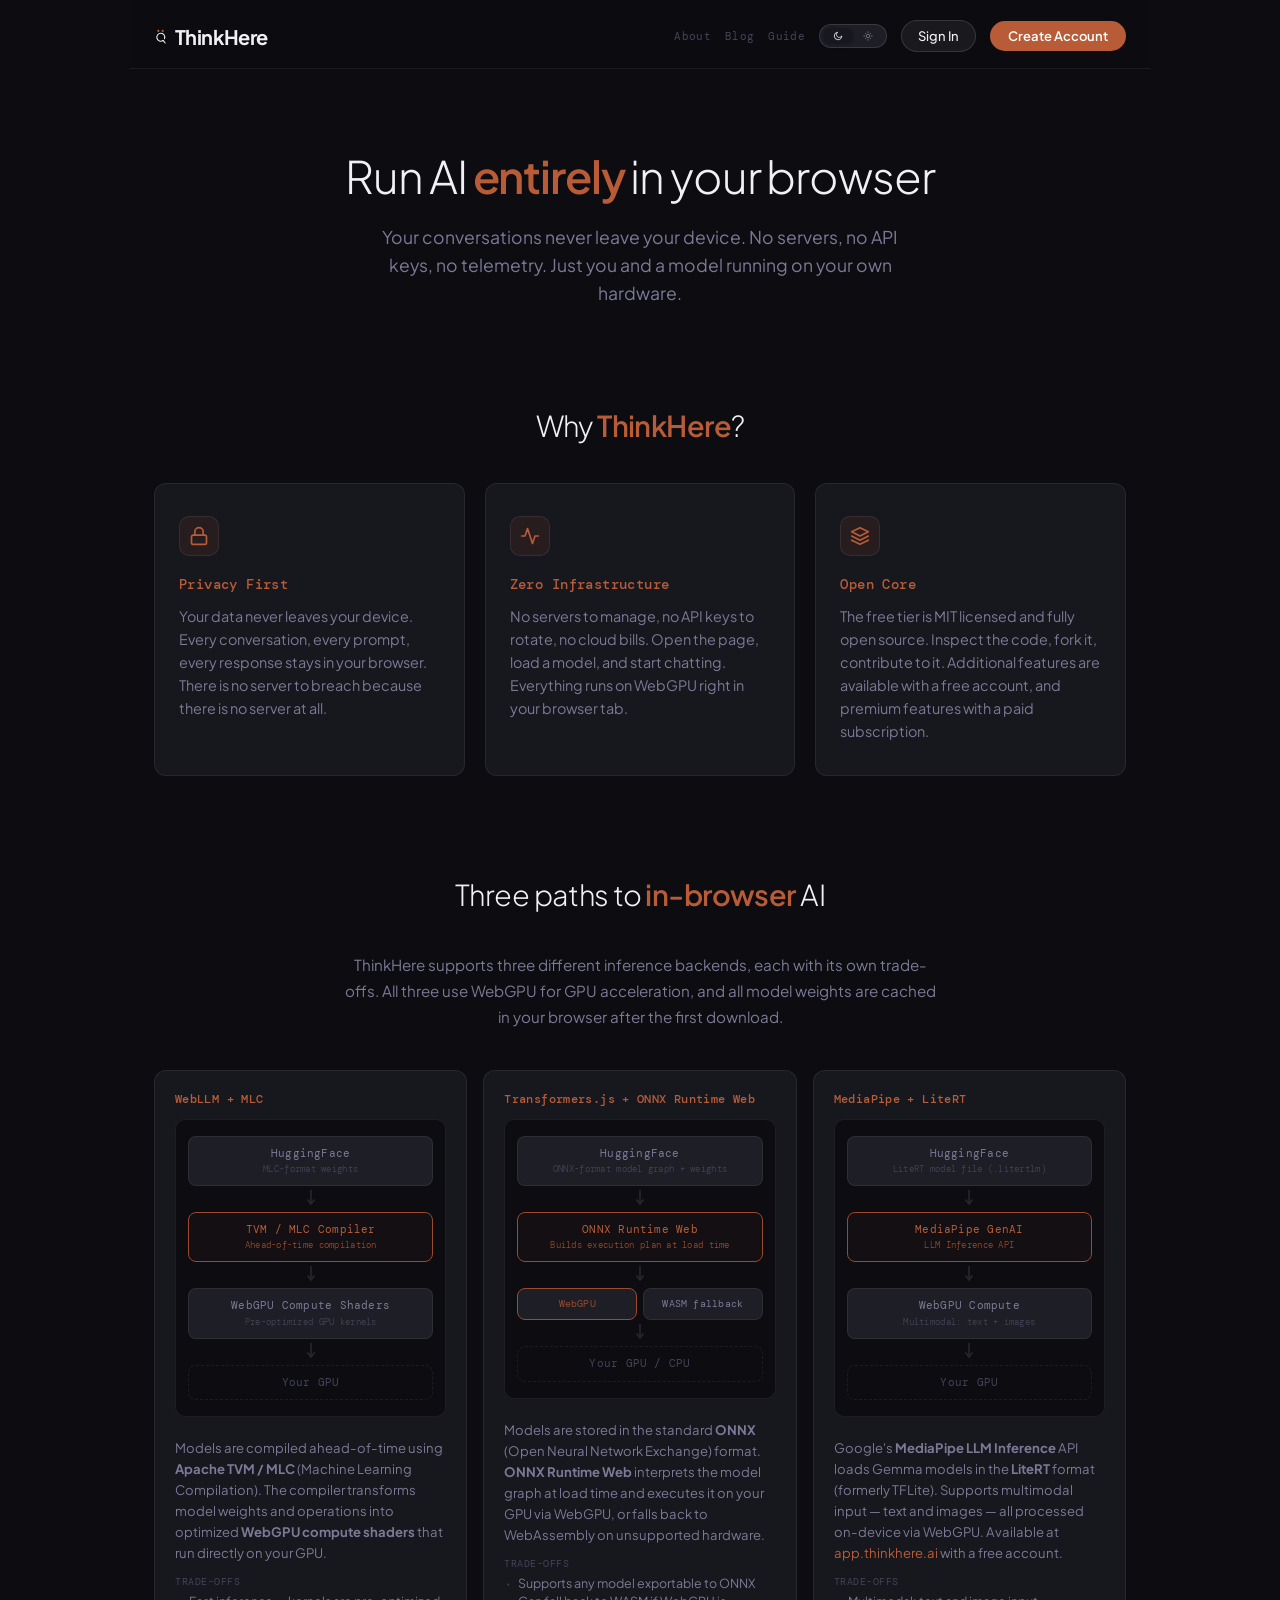
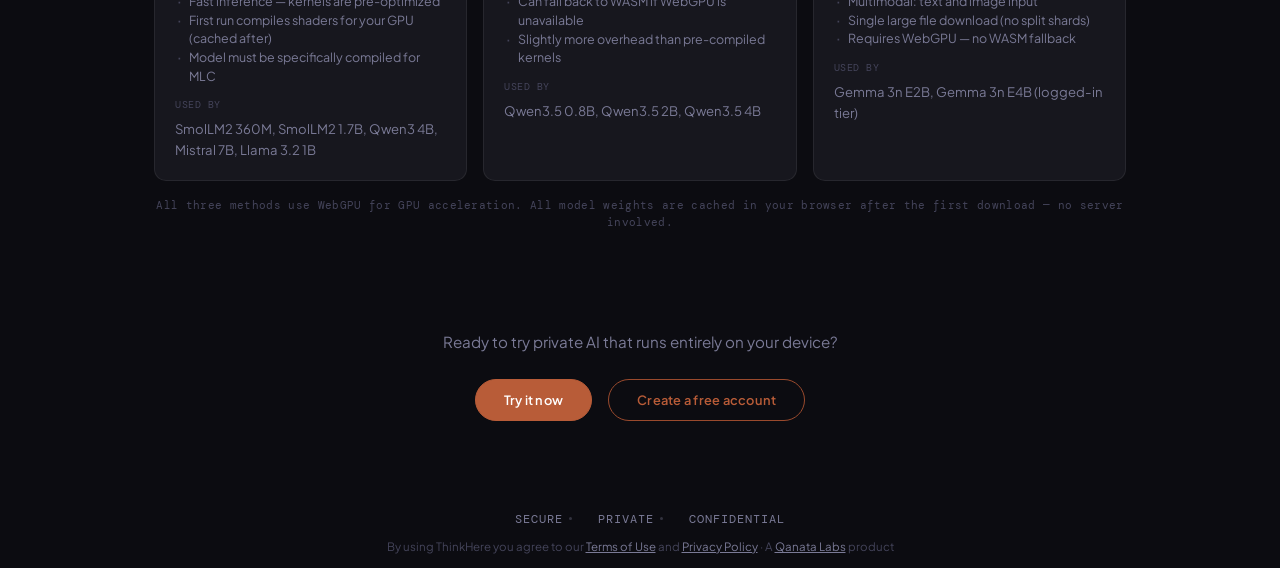
==== commit 0ebf8a4b: "Add consistent trust badges footer across all content pages" ====
--- a/about.html
+++ b/about.html
@@ -502,7 +502,7 @@
       <div class="page-header-right">
         <a class="page-nav" href="about.html">About</a>
         <a class="page-nav" href="blog.html">Blog</a>
-        <a class="page-nav" href="docs.html">Docs</a>
+        <a class="page-nav" href="guide.html">Guide</a>
         <div class="page-theme-toggle">
           <button class="page-theme-btn active" id="btn-dark" onclick="setTheme('dark')">
             <svg width="10" height="10" viewBox="0 0 24 24" fill="none">
@@ -616,7 +616,7 @@
               <li>Model must be specifically compiled for MLC</li>
             </ul>
             <p class="arch-label">Used by</p>
-            <p>SmolLM2 360M, SmolLM2 1.7B, Qwen3 4B, Phi-3.5 Mini, Llama 3.2 1B</p>
+            <p>SmolLM2 360M, SmolLM2 1.7B, Qwen3 4B, Mistral 7B, Llama 3.2 1B</p>
           </div>
           <div class="arch-card">
             <h4>Transformers.js + ONNX Runtime Web</h4>
@@ -705,9 +705,35 @@
 
     </div>
 
-    <footer class="page-footer">
-      &copy; 2026 ThinkHere by Qanata Labs. MIT License.
-    </footer>
+    <div class="footer-trust">
+      <span class="trust-pill">
+        <svg viewBox="0 0 24 24">
+          <path d="M12 22s8-4 8-10V5l-8-3-8 3v7c0 6 8 10 8 10z" />
+        </svg>
+        Secure
+      </span>
+      <span class="trust-dot"></span>
+      <span class="trust-pill">
+        <svg viewBox="0 0 24 24">
+          <rect x="3" y="11" width="18" height="11" rx="2" />
+          <path d="M7 11V7a5 5 0 0 1 10 0v4" />
+        </svg>
+        Private
+      </span>
+      <span class="trust-dot"></span>
+      <span class="trust-pill">
+        <svg viewBox="0 0 24 24">
+          <circle cx="12" cy="12" r="10" />
+          <path d="M12 8v4l3 3" />
+        </svg>
+        Confidential
+      </span>
+    </div>
+    <p class="legal">
+      By using ThinkHere you agree to our <a href="https://thinkhere.ai/terms.html">Terms of Use</a> and <a
+        href="https://thinkhere.ai/privacy.html">Privacy Policy</a> &middot; A <a href="https://www.qanatalabs.com"
+        target="_blank" rel="noopener">Qanata Labs</a> product
+    </p>
   </div>
 
   <script>
--- a/css/style.css
+++ b/css/style.css
@@ -2,74 +2,74 @@
 
 /* ── DARK THEME (default) ── */
 [data-theme="dark"] {
-  --bg:           #0c0c11;
-  --bg-side:      #101015;
-  --surface:      #17171e;
-  --surface2:     #1e1e27;
-  --border:       rgba(255,255,255,0.07);
-  --border-md:    rgba(255,255,255,0.12);
-  --text:         #f0f0f5;
-  --text-muted:   #7a7a96;
-  --text-dim:     #44445a;
-  --input-bg:     #17171e;
-  --pill-bg:      rgba(184,92,56,0.12);
-  --pill-border:  rgba(184,92,56,0.28);
-  --pill-text:    #c96a42;
-  --pill2-bg:     rgba(255,255,255,0.04);
-  --pill2-border: rgba(255,255,255,0.09);
-  --pill2-text:   rgba(255,255,255,0.32);
-  --topbar-bg:    rgba(12,12,17,0.8);
-  --btn-ghost-bg: rgba(255,255,255,0.06);
-  --btn-ghost-bd: rgba(255,255,255,0.13);
-  --hero-h:       #f0f0f5;
-  --hero-em:      #b85c38;
-  --sidebar-glow: rgba(184,92,56,0.22);
-  --orb1:         rgba(184,92,56,0.09);
-  --orb2:         rgba(184,92,56,0.05);
-  --shadow:       rgba(0,0,0,0.15);
-  --accent:       #b85c38;
-  --accent-dim:   #9a4a2d;
-  --accent-glow:  rgba(184,92,56,0.10);
-  --user-bg:      #1e1a16;
-  --radius:       12px;
-  --font-mono:    'DM Mono', monospace;
-  --font-sans:    'Plus Jakarta Sans', system-ui, sans-serif;
+  --bg: #0c0c11;
+  --bg-side: #101015;
+  --surface: #17171e;
+  --surface2: #1e1e27;
+  --border: rgba(255, 255, 255, 0.07);
+  --border-md: rgba(255, 255, 255, 0.12);
+  --text: #f0f0f5;
+  --text-muted: #7a7a96;
+  --text-dim: #44445a;
+  --input-bg: #17171e;
+  --pill-bg: rgba(184, 92, 56, 0.12);
+  --pill-border: rgba(184, 92, 56, 0.28);
+  --pill-text: #c96a42;
+  --pill2-bg: rgba(255, 255, 255, 0.04);
+  --pill2-border: rgba(255, 255, 255, 0.09);
+  --pill2-text: rgba(255, 255, 255, 0.32);
+  --topbar-bg: rgba(12, 12, 17, 0.8);
+  --btn-ghost-bg: rgba(255, 255, 255, 0.06);
+  --btn-ghost-bd: rgba(255, 255, 255, 0.13);
+  --hero-h: #f0f0f5;
+  --hero-em: #b85c38;
+  --sidebar-glow: rgba(184, 92, 56, 0.22);
+  --orb1: rgba(184, 92, 56, 0.09);
+  --orb2: rgba(184, 92, 56, 0.05);
+  --shadow: rgba(0, 0, 0, 0.15);
+  --accent: #b85c38;
+  --accent-dim: #9a4a2d;
+  --accent-glow: rgba(184, 92, 56, 0.10);
+  --user-bg: #1e1a16;
+  --radius: 12px;
+  --font-mono: 'DM Mono', monospace;
+  --font-sans: 'Plus Jakarta Sans', system-ui, sans-serif;
 }
 
 /* ── LIGHT THEME ── */
 [data-theme="light"] {
-  --bg:           #f0f0f0;
-  --bg-side:      #ffffff;
-  --surface:      #ffffff;
-  --surface2:     #e8e8e8;
-  --border:       rgba(0,0,0,0.08);
-  --border-md:    rgba(0,0,0,0.13);
-  --text:         #1a1a1a;
-  --text-muted:   #666666;
-  --text-dim:     #aaaaaa;
-  --input-bg:     #ffffff;
-  --pill-bg:      rgba(184,92,56,0.08);
-  --pill-border:  rgba(184,92,56,0.22);
-  --pill-text:    #9e3f1a;
-  --pill2-bg:     rgba(0,0,0,0.04);
-  --pill2-border: rgba(0,0,0,0.1);
-  --pill2-text:   #888888;
-  --topbar-bg:    rgba(240,240,240,0.92);
-  --btn-ghost-bg: rgba(0,0,0,0.05);
-  --btn-ghost-bd: rgba(0,0,0,0.14);
-  --hero-h:       #111820;
-  --hero-em:      #b85c38;
-  --sidebar-glow: rgba(184,92,56,0.15);
-  --orb1:         rgba(184,92,56,0.06);
-  --orb2:         rgba(184,92,56,0.03);
-  --shadow:       rgba(0,0,0,0.08);
-  --accent:       #b85c38;
-  --accent-dim:   #9e3f1a;
-  --accent-glow:  rgba(184,92,56,0.08);
-  --user-bg:      #f5ede8;
-  --radius:       12px;
-  --font-mono:    'DM Mono', monospace;
-  --font-sans:    'Plus Jakarta Sans', system-ui, sans-serif;
+  --bg: #f0f0f0;
+  --bg-side: #ffffff;
+  --surface: #ffffff;
+  --surface2: #e8e8e8;
+  --border: rgba(0, 0, 0, 0.08);
+  --border-md: rgba(0, 0, 0, 0.13);
+  --text: #1a1a1a;
+  --text-muted: #666666;
+  --text-dim: #aaaaaa;
+  --input-bg: #ffffff;
+  --pill-bg: rgba(184, 92, 56, 0.08);
+  --pill-border: rgba(184, 92, 56, 0.22);
+  --pill-text: #9e3f1a;
+  --pill2-bg: rgba(0, 0, 0, 0.04);
+  --pill2-border: rgba(0, 0, 0, 0.1);
+  --pill2-text: #888888;
+  --topbar-bg: rgba(240, 240, 240, 0.92);
+  --btn-ghost-bg: rgba(0, 0, 0, 0.05);
+  --btn-ghost-bd: rgba(0, 0, 0, 0.14);
+  --hero-h: #111820;
+  --hero-em: #b85c38;
+  --sidebar-glow: rgba(184, 92, 56, 0.15);
+  --orb1: rgba(184, 92, 56, 0.06);
+  --orb2: rgba(184, 92, 56, 0.03);
+  --shadow: rgba(0, 0, 0, 0.08);
+  --accent: #b85c38;
+  --accent-dim: #9e3f1a;
+  --accent-glow: rgba(184, 92, 56, 0.08);
+  --user-bg: #f5ede8;
+  --radius: 12px;
+  --font-mono: 'DM Mono', monospace;
+  --font-sans: 'Plus Jakarta Sans', system-ui, sans-serif;
 }
 
 * {
@@ -127,7 +127,7 @@
 .logo-product {
   font-family: var(--font-sans);
   font-weight: 700;
-  font-size: 20px;
+  font-size: 24px;
   letter-spacing: -0.03em;
   color: var(--text);
   line-height: 1;
@@ -148,7 +148,7 @@
 
 .logo-parent-text {
   font-family: var(--font-mono);
-  font-size: 9px;
+  font-size: 16px;
   letter-spacing: 0.14em;
   text-transform: uppercase;
   color: var(--text-dim);
@@ -236,8 +236,45 @@
   border-top: 1px solid var(--border);
   display: flex;
   flex-direction: column;
-  gap: 7px;
+  gap: 10px;
   flex-shrink: 0;
+}
+
+.sidebar-footer-row {
+  display: flex;
+  flex-direction: column;
+  align-items: flex-start;
+  gap: 10px;
+  padding: 0 4px;
+}
+
+.sidebar-gh-stats {
+  display: flex;
+  align-items: center;
+  gap: 12px;
+  margin-right: 0;
+}
+
+.sidebar-gh-stats .gh-stat {
+  font-size: 0.72rem;
+  gap: 5px;
+}
+
+.sidebar-gh-stats .gh-stat svg {
+  width: 14px;
+  height: 14px;
+}
+
+.sidebar-gh-stats .github-link svg {
+  width: 19px;
+  height: 19px;
+}
+
+.sidebar-theme-toggle {
+  margin-right: 0;
+  flex-shrink: 0;
+  align-self: flex-start;
+  width: fit-content;
 }
 
 .footer-note {
@@ -574,7 +611,7 @@
   height: 6px;
   border-radius: 50%;
   background: #b85c38;
-  box-shadow: 0 0 8px rgba(184,92,56,0.5);
+  box-shadow: 0 0 8px rgba(184, 92, 56, 0.5);
   animation: pulse 2.2s ease infinite;
 }
 
@@ -648,7 +685,7 @@
   align-items: center;
   justify-content: center;
   flex-shrink: 0;
-  background: rgba(184,92,56,0.1);
+  background: rgba(184, 92, 56, 0.1);
   color: #b85c38;
   margin-top: 1px;
 }
@@ -659,6 +696,7 @@
   font-weight: 600;
   color: var(--text);
   margin-bottom: 3px;
+  text-align: left;
 }
 
 .p-desc {
@@ -716,8 +754,8 @@
 
 .webgpu-warning,
 .browser-version-warning {
-  background: rgba(184,92,56,0.06);
-  border: 1px solid rgba(184,92,56,0.2);
+  background: rgba(184, 92, 56, 0.06);
+  border: 1px solid rgba(184, 92, 56, 0.2);
   border-radius: var(--radius);
   padding: 16px 20px;
   max-width: 480px;
@@ -728,8 +766,8 @@
 }
 
 .browser-version-warning {
-  background: rgba(184,92,56,0.04);
-  border-color: rgba(184,92,56,0.15);
+  background: rgba(184, 92, 56, 0.04);
+  border-color: rgba(184, 92, 56, 0.15);
   color: var(--text-muted);
 }
 
@@ -742,8 +780,8 @@
 }
 
 .network-error {
-  background: rgba(184,92,56,0.06);
-  border: 1px solid rgba(184,92,56,0.2);
+  background: rgba(184, 92, 56, 0.06);
+  border: 1px solid rgba(184, 92, 56, 0.2);
   border-radius: var(--radius);
   padding: 20px 24px;
   max-width: 520px;
@@ -794,8 +832,15 @@
 }
 
 @keyframes fadeUp {
-  from { opacity: 0; transform: translateY(16px); }
-  to { opacity: 1; transform: translateY(0); }
+  from {
+    opacity: 0;
+    transform: translateY(16px);
+  }
+
+  to {
+    opacity: 1;
+    transform: translateY(0);
+  }
 }
 
 .loader-ring {
@@ -808,7 +853,9 @@
 }
 
 @keyframes spin {
-  to { transform: rotate(360deg); }
+  to {
+    transform: rotate(360deg);
+  }
 }
 
 .loading-model-name {
@@ -884,8 +931,15 @@
 }
 
 @keyframes pulse {
-  0%, 100% { opacity: 1; }
-  50% { opacity: 0.4; }
+
+  0%,
+  100% {
+    opacity: 1;
+  }
+
+  50% {
+    opacity: 0.4;
+  }
 }
 
 .loading-stats {
@@ -907,6 +961,38 @@
   transition: opacity 0.3s ease;
 }
 
+.memory-info {
+  font-family: var(--font-mono);
+  font-size: 0.7rem;
+  color: var(--text-dim);
+  text-align: center;
+  max-width: 420px;
+  line-height: 1.5;
+  margin-top: 4px;
+  padding: 8px 14px;
+  background: var(--surface);
+  border: 1px solid var(--border);
+  border-radius: 100px;
+  letter-spacing: 0.02em;
+}
+
+.memory-info .mem-label {
+  color: var(--text-muted);
+  font-weight: 500;
+}
+
+.mem-requirement {
+  background: rgba(184, 92, 56, 0.06);
+  border: 1px solid rgba(184, 92, 56, 0.15);
+  border-radius: 8px;
+  padding: 10px 14px;
+  margin: 8px 0 12px;
+  font-family: var(--font-mono);
+  font-size: 0.72rem;
+  line-height: 1.5;
+  color: var(--text-muted);
+}
+
 /* ── Chat Container ── */
 .chat-container {
   display: none;
@@ -974,7 +1060,7 @@
 .message.user {
   align-self: flex-end;
   background: var(--user-bg);
-  border: 1px solid rgba(184,92,56,0.12);
+  border: 1px solid rgba(184, 92, 56, 0.12);
   color: var(--text);
 }
 
@@ -996,9 +1082,17 @@
   color: var(--text);
 }
 
-.message.assistant.rendered h1 { font-size: 1.3rem; }
-.message.assistant.rendered h2 { font-size: 1.1rem; }
-.message.assistant.rendered h3 { font-size: 1rem; }
+.message.assistant.rendered h1 {
+  font-size: 1.3rem;
+}
+
+.message.assistant.rendered h2 {
+  font-size: 1.1rem;
+}
+
+.message.assistant.rendered h3 {
+  font-size: 1rem;
+}
 
 .message.assistant.rendered p {
   margin: 8px 0;
@@ -1194,8 +1288,8 @@
 }
 
 .input-wrapper:focus-within {
-  border-color: rgba(184,92,56,0.45);
-  box-shadow: 0 0 0 3px rgba(184,92,56,0.1);
+  border-color: rgba(184, 92, 56, 0.45);
+  box-shadow: 0 0 0 3px rgba(184, 92, 56, 0.1);
 }
 
 .input-wrapper textarea {
@@ -1447,6 +1541,45 @@
 }
 
 /* ── Legal footer ── */
+.footer-trust {
+  display: flex;
+  align-items: center;
+  justify-content: center;
+  gap: 6px;
+  padding: 10px 20px 0;
+  flex-wrap: wrap;
+}
+
+.trust-pill {
+  display: flex;
+  align-items: center;
+  gap: 7px;
+  font-family: var(--font-mono);
+  font-size: 12px;
+  letter-spacing: 0.08em;
+  text-transform: uppercase;
+  color: var(--text-muted);
+}
+
+.trust-pill svg {
+  width: 13px;
+  height: 13px;
+  stroke: var(--terra);
+  fill: none;
+  stroke-width: 1.8;
+  stroke-linecap: round;
+  stroke-linejoin: round;
+  flex-shrink: 0;
+}
+
+.trust-dot {
+  width: 3px;
+  height: 3px;
+  border-radius: 50%;
+  background: var(--text-muted);
+  opacity: 0.35;
+}
+
 .legal {
   text-align: center;
   font-size: 11.5px;
@@ -1516,7 +1649,7 @@
     display: none;
     position: fixed;
     inset: 0;
-    background: rgba(0,0,0,0.4);
+    background: rgba(0, 0, 0, 0.4);
     z-index: 99;
   }
 
@@ -1532,7 +1665,7 @@
     padding: 0 12px;
   }
 
-  .gh-stats {
+  .topbar .gh-stats {
     display: none;
   }
 
@@ -1563,10 +1696,4 @@
     font-size: 12px;
     padding: 6px 12px;
   }
-}
-
-@media (max-width: 480px) {
-  .theme-toggle {
-    display: none;
-  }
-}
+}
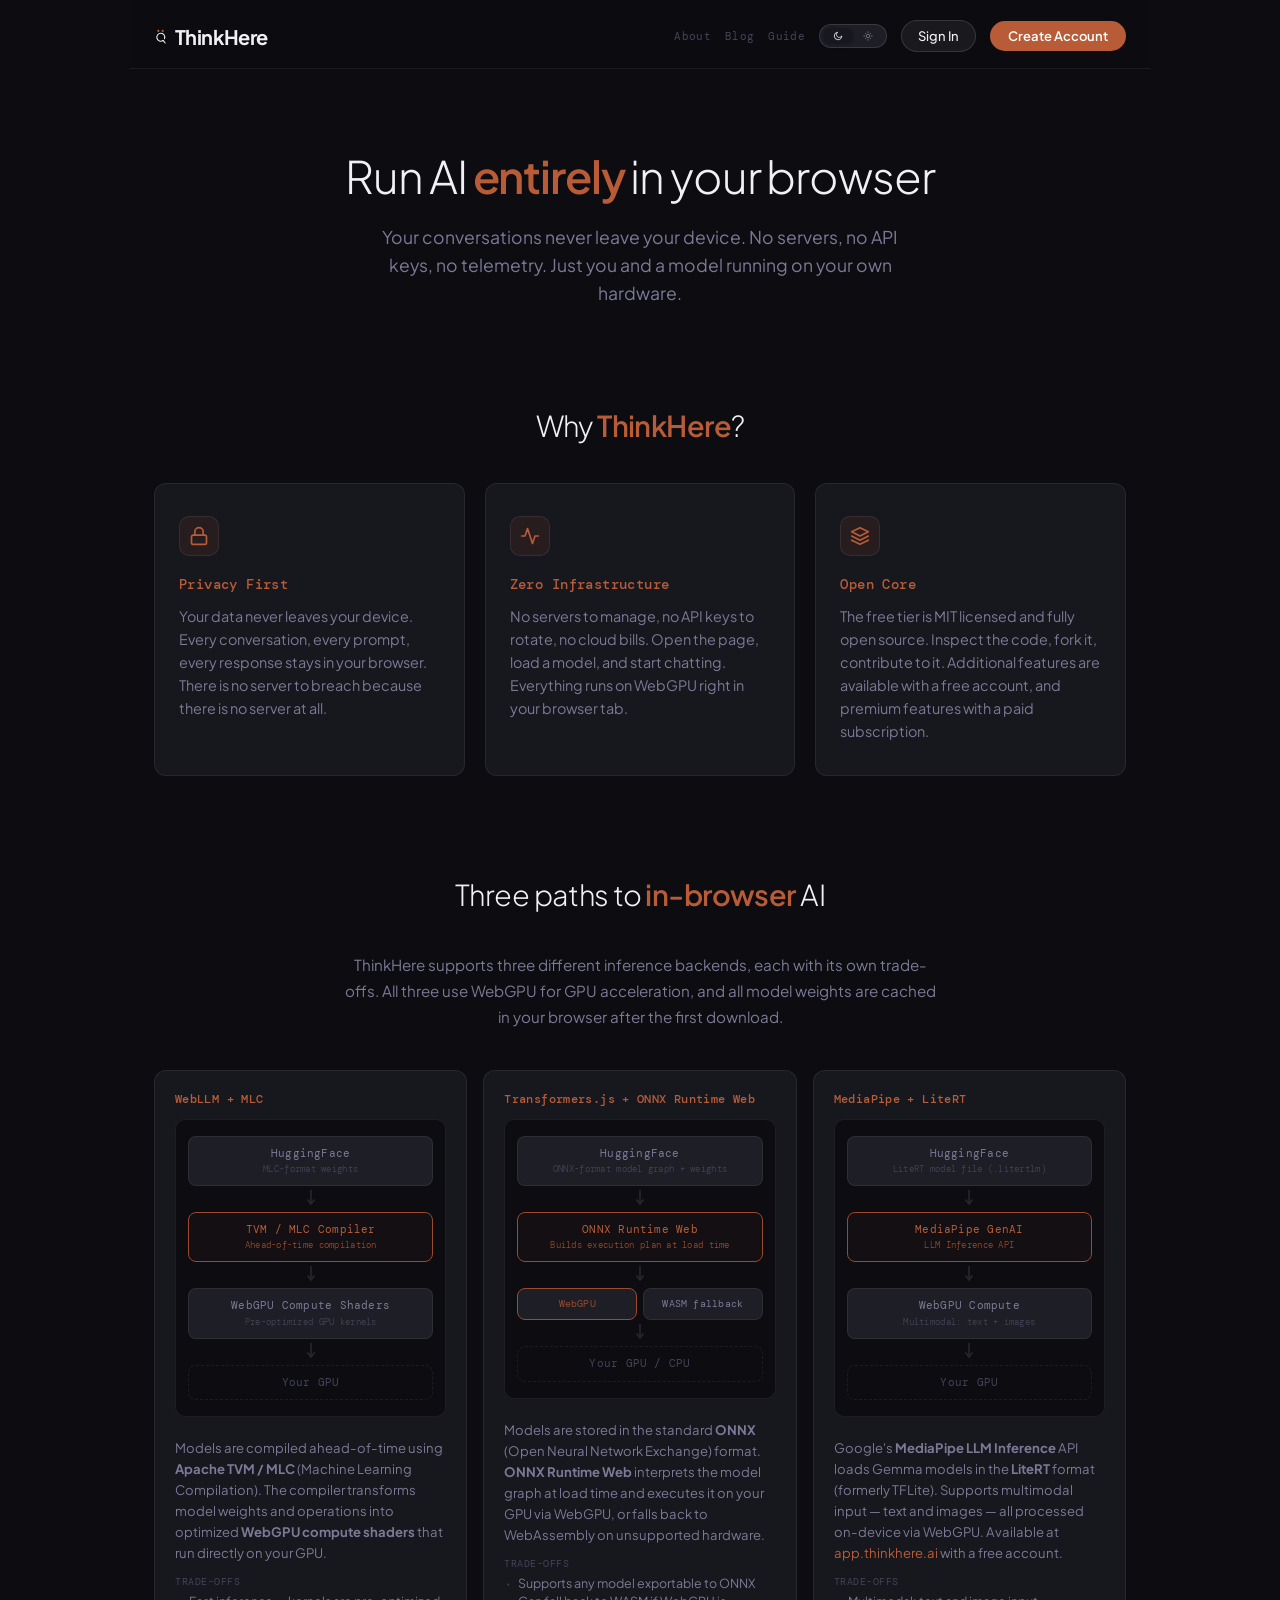
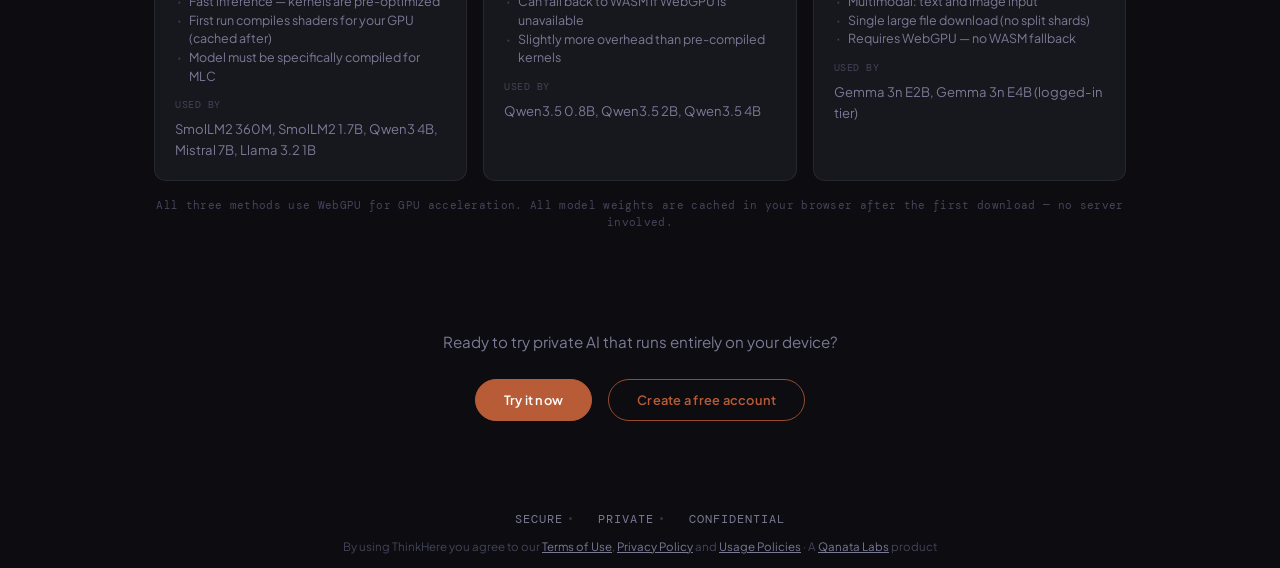
==== commit 96375be4: "feat: Unify help and legal documentation architecture - Redesigned privacy.html and terms.html with " ====
--- a/about.html
+++ b/about.html
@@ -730,8 +730,8 @@
       </span>
     </div>
     <p class="legal">
-      By using ThinkHere you agree to our <a href="https://thinkhere.ai/terms.html">Terms of Use</a> and <a
-        href="https://thinkhere.ai/privacy.html">Privacy Policy</a> &middot; A <a href="https://www.qanatalabs.com"
+      By using ThinkHere you agree to our <a href="terms.html">Terms of Use</a>, <a href="privacy.html">Privacy
+        Policy</a> and <a href="usage.html">Usage Policies</a> &middot; A <a href="https://www.qanatalabs.com"
         target="_blank" rel="noopener">Qanata Labs</a> product
     </p>
   </div>
--- a/css/style.css
+++ b/css/style.css
@@ -615,30 +615,81 @@
   animation: pulse 2.2s ease infinite;
 }
 
-.intro-section .start-btn {
+/* ── Intro Chat CTA ── */
+.intro-chat-cta {
+  width: 100%;
+  max-width: 560px;
+  margin-top: 12px;
+  cursor: pointer;
+  transition: transform 0.15s ease;
+}
+
+.intro-chat-cta:hover {
+  transform: translateY(-2px);
+}
+
+.intro-chat-input {
+  display: flex;
+  align-items: center;
+  gap: 10px;
+  background: var(--surface);
+  border: 1px solid var(--border-md);
+  border-radius: 14px;
+  padding: 14px 14px 14px 16px;
+  transition: border-color 0.2s ease, box-shadow 0.2s ease;
+}
+
+.intro-chat-cta:hover .intro-chat-input {
+  border-color: var(--border-hi);
+  box-shadow: 0 2px 12px rgba(0, 0, 0, 0.06);
+}
+
+.intro-chat-clip {
+  width: 20px;
+  height: 20px;
+  fill: var(--text-dim);
+  flex-shrink: 0;
+}
+
+.intro-chat-placeholder {
+  flex: 1;
   font-family: var(--font-sans);
-  font-size: 0.85rem;
-  font-weight: 600;
+  font-size: 0.88rem;
+  color: var(--text-dim);
+  user-select: none;
+}
+
+.intro-chat-send {
+  width: 32px;
+  height: 32px;
+  border-radius: 8px;
   background: var(--accent);
-  color: #fff;
-  border: none;
-  border-radius: 100px;
-  padding: 14px 40px;
-  cursor: pointer;
+  display: flex;
+  align-items: center;
+  justify-content: center;
+  flex-shrink: 0;
+  transition: background 0.15s ease;
+}
+
+.intro-chat-cta:hover .intro-chat-send {
+  background: #d4724e;
+}
+
+.intro-chat-send svg {
+  width: 16px;
+  height: 16px;
+  fill: #fff;
+}
+
+.intro-chat-meta {
+  display: flex;
+  align-items: center;
+  justify-content: space-between;
+  padding: 6px 4px 0;
+  font-family: var(--font-mono);
+  font-size: 0.68rem;
+  color: var(--text-muted);
   letter-spacing: 0.02em;
-  transition: all 0.2s ease;
-  margin-top: 8px;
-}
-
-.intro-section .start-btn:hover {
-  background: #d4724e;
-  transform: translateY(-1px);
-}
-
-.intro-section .start-btn:disabled {
-  opacity: 0.4;
-  cursor: not-allowed;
-  transform: none;
 }
 
 .intro-subtitle {
@@ -1696,4 +1747,314 @@
     font-size: 12px;
     padding: 6px 12px;
   }
-}+}
+
+/* ── Legal / Docs Layout ── */
+.legal-layout {
+  display: flex;
+  flex: 1;
+  position: relative;
+}
+
+.doc-nav {
+  width: 240px;
+  background: var(--surface2);
+  border-right: 1px solid var(--border);
+  padding: 30px 24px;
+  flex-shrink: 0;
+  height: calc(100vh - 73px); /* 73px is approx header height */
+  position: sticky;
+  top: 73px;
+  overflow-y: auto;
+}
+
+.doc-nav ul { list-style: none; }
+.doc-nav ul li { margin-bottom: 4px; }
+.doc-nav ul li a { 
+  font-family: var(--font-sans);
+  font-size: 13px;
+  font-weight: 500;
+  color: var(--text-muted);
+  text-decoration: none;
+  transition: color 0.15s;
+  display: block;
+  padding: 6px 0;
+}
+.doc-nav ul li a:hover { color: var(--text); }
+.doc-nav ul li a.active { color: var(--accent); }
+
+.nav-doc-title {
+  font-family: var(--font-mono);
+  font-size: 11px;
+  letter-spacing: 0.15em;
+  text-transform: uppercase;
+  color: var(--text);
+  margin-bottom: 20px;
+  padding-bottom: 12px;
+  border-bottom: 1px solid var(--border);
+}
+
+.nav-divider {
+  height: 1px;
+  background: var(--border);
+  margin: 20px 0;
+}
+
+.nav-other-label {
+  font-family: var(--font-mono);
+  font-size: 10px;
+  letter-spacing: 0.15em;
+  text-transform: uppercase;
+  color: var(--text-dim);
+  margin-bottom: 12px;
+}
+
+.nav-other a {
+  font-size: 12px !important;
+  color: var(--text-muted) !important;
+}
+.nav-other a:hover {
+  color: var(--text) !important;
+}
+
+.doc-main {
+  flex: 1;
+  min-width: 0;
+}
+
+/* Legal Cover */
+.legal-cover {
+  background: var(--surface);
+  padding: 60px 80px;
+  border-bottom: 1px solid var(--border);
+}
+
+.legal-cover .cover-label {
+  font-family: var(--font-mono);
+  font-size: 11px;
+  letter-spacing: 0.2em;
+  text-transform: uppercase;
+  color: var(--accent);
+  margin-bottom: 16px;
+}
+
+.legal-cover h1 {
+  font-family: var(--font-sans);
+  font-size: clamp(32px, 4vw, 56px);
+  font-weight: 300;
+  letter-spacing: -0.025em;
+  color: var(--hero-h);
+  line-height: 1.1;
+  margin-bottom: 24px;
+}
+.legal-cover h1 em { color: var(--hero-em); font-style: normal; }
+
+.legal-cover .cover-meta {
+  font-family: var(--font-mono);
+  font-size: 12px;
+  color: var(--text-muted);
+  display: flex;
+  gap: 20px;
+  flex-wrap: wrap;
+}
+
+.notice-banner {
+  background: var(--surface2);
+  border-left: 3px solid var(--accent);
+  padding: 24px 80px;
+  display: flex;
+  align-items: center;
+  gap: 16px;
+  border-bottom: 1px solid var(--border);
+}
+.notice-banner svg { color: var(--accent); flex-shrink: 0; }
+.notice-banner p { font-size: 14px; color: var(--text-muted); line-height: 1.6; }
+.notice-banner strong { color: var(--text); font-weight: 600; }
+
+.intro-para {
+  padding: 40px 80px 10px;
+  font-size: 16px;
+  color: var(--text);
+  line-height: 1.7;
+  max-width: 860px;
+}
+
+/* Sections */
+.doc-section {
+  padding: 60px 80px;
+  border-bottom: 1px solid var(--border);
+  scroll-margin-top: 80px;
+}
+.doc-section.dark {
+  background: var(--surface2);
+}
+
+.doc-section .section-number {
+  font-family: var(--font-mono);
+  font-size: 11px;
+  letter-spacing: 0.2em;
+  color: var(--accent);
+  text-transform: uppercase;
+  margin-bottom: 16px;
+  display: block;
+}
+
+.doc-section .section-heading {
+  font-size: clamp(24px, 2.5vw, 32px);
+  font-weight: 300;
+  letter-spacing: -0.02em;
+  line-height: 1.2;
+  margin-bottom: 24px;
+  color: var(--hero-h);
+}
+
+.doc-section .sub-label {
+  font-family: var(--font-mono);
+  font-size: 10px;
+  letter-spacing: 0.15em;
+  text-transform: uppercase;
+  color: var(--accent);
+  margin: 32px 0 12px;
+  display: block;
+}
+
+.doc-section p.body {
+  font-size: 15px;
+  color: var(--text-muted);
+  line-height: 1.7;
+  margin-bottom: 16px;
+  max-width: 800px;
+}
+.doc-section p.body a { color: var(--accent); text-decoration: none; }
+.doc-section p.body a:hover { text-decoration: underline; }
+
+ul.doc-list {
+  list-style: none;
+  margin: 12px 0 24px;
+  display: flex;
+  flex-direction: column;
+  gap: 10px;
+  max-width: 800px;
+}
+ul.doc-list li {
+  font-size: 15px;
+  color: var(--text-muted);
+  line-height: 1.6;
+  padding-left: 20px;
+  position: relative;
+}
+ul.doc-list li::before {
+  content: '';
+  position: absolute;
+  left: 0;
+  top: 0.6em;
+  width: 6px;
+  height: 6px;
+  border-radius: 50%;
+  background: var(--accent);
+  opacity: 0.8;
+}
+
+/* Legal Tables & Buckets */
+.bucket-grid {
+  display: grid;
+  grid-template-columns: 1fr 1fr;
+  gap: 16px;
+  max-width: 800px;
+  margin: 24px 0;
+}
+.bucket {
+  padding: 24px;
+  background: var(--surface);
+  border: 1px solid var(--border);
+  border-radius: var(--radius);
+}
+.bucket.no { border-left: 3px solid #27ae60; }
+.bucket.yes { border-left: 3px solid var(--accent); }
+
+.bucket .bucket-label {
+  font-family: var(--font-mono);
+  font-size: 10px;
+  letter-spacing: 0.15em;
+  text-transform: uppercase;
+  font-weight: 500;
+  margin-bottom: 16px;
+}
+.bucket.no .bucket-label { color: #27ae60; }
+.bucket.yes .bucket-label { color: var(--accent); }
+
+.bucket ul { list-style: none; display: flex; flex-direction: column; gap: 8px; }
+.bucket li { font-size: 14px; line-height: 1.5; padding-left: 20px; position: relative; color: var(--text-muted); }
+.bucket.no li::before { content: '✓'; position: absolute; left: 0; color: #27ae60; font-size: 12px; top: 1px; }
+.bucket.yes li::before { content: '·'; position: absolute; left: 4px; color: var(--accent); font-size: 18px; top: -3px; }
+
+.never-box {
+  background: var(--surface);
+  border: 1px solid var(--border);
+  border-left: 3px solid #27ae60;
+  border-radius: var(--radius);
+  padding: 24px 30px;
+  margin: 16px 0 24px;
+  max-width: 800px;
+}
+.never-box .never-box-label {
+  font-family: var(--font-mono);
+  font-size: 10px;
+  letter-spacing: 0.15em;
+  text-transform: uppercase;
+  color: #27ae60;
+  font-weight: 500;
+  margin-bottom: 16px;
+}
+.never-box ul { list-style: none; display: flex; flex-direction: column; gap: 8px; }
+.never-box li { font-size: 14px; line-height: 1.6; padding-left: 20px; position: relative; color: var(--text-muted); }
+.never-box li::before { content: '✓'; position: absolute; left: 0; color: #27ae60; font-size: 12px; top: 2px; }
+
+.basis-table {
+  width: 100%;
+  border-collapse: collapse;
+  margin: 16px 0 24px;
+  max-width: 860px;
+  font-size: 14px;
+}
+.basis-table th {
+  text-align: left;
+  padding: 12px 16px;
+  background: var(--surface);
+  color: var(--text);
+  font-size: 11px;
+  letter-spacing: 0.1em;
+  text-transform: uppercase;
+  font-weight: 500;
+  border-bottom: 1px solid var(--border);
+}
+.basis-table td {
+  padding: 16px;
+  border-bottom: 1px solid var(--border);
+  color: var(--text-muted);
+  vertical-align: top;
+  line-height: 1.6;
+}
+.basis-table td:first-child { font-weight: 500; color: var(--text); width: 240px; }
+
+.contact-card {
+  display: inline-flex;
+  align-items: center;
+  gap: 12px;
+  background: var(--surface);
+  border: 1px solid var(--border);
+  border-left: 3px solid var(--accent);
+  border-radius: var(--radius);
+  padding: 16px 24px;
+  margin-top: 12px;
+}
+.doc-section.dark .contact-card { background: var(--bg); }
+.contact-card a { font-family: var(--font-mono); font-size: 14px; color: var(--accent); text-decoration: none; }
+.contact-card a:hover { text-decoration: underline; }
+
+@media (max-width: 900px) {
+  .legal-layout { flex-direction: column; }
+  .doc-nav { width: 100%; height: auto; position: static; border-right: none; border-bottom: 1px solid var(--border); padding: 20px; }
+  .legal-cover, .doc-section, .notice-banner, .intro-para { padding-left: 24px; padding-right: 24px; }
+  .bucket-grid { grid-template-columns: 1fr; }
+}
